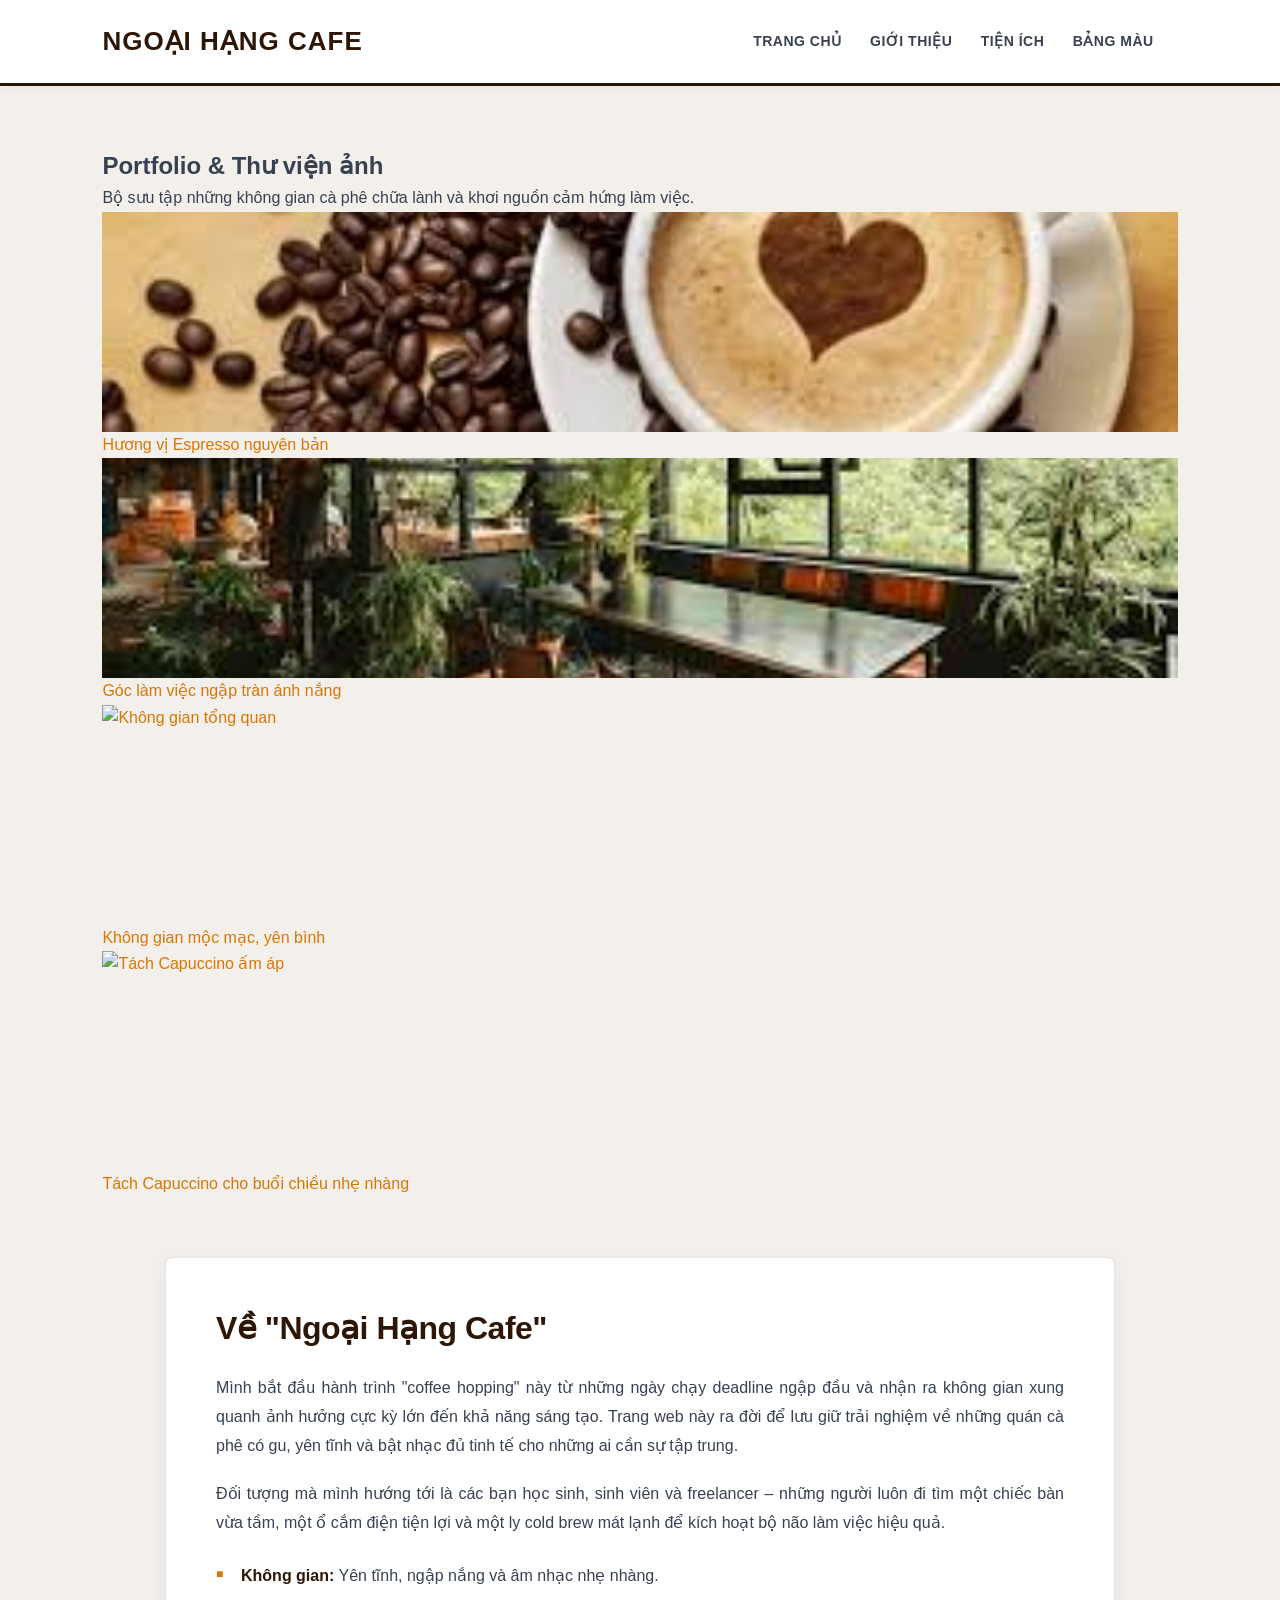
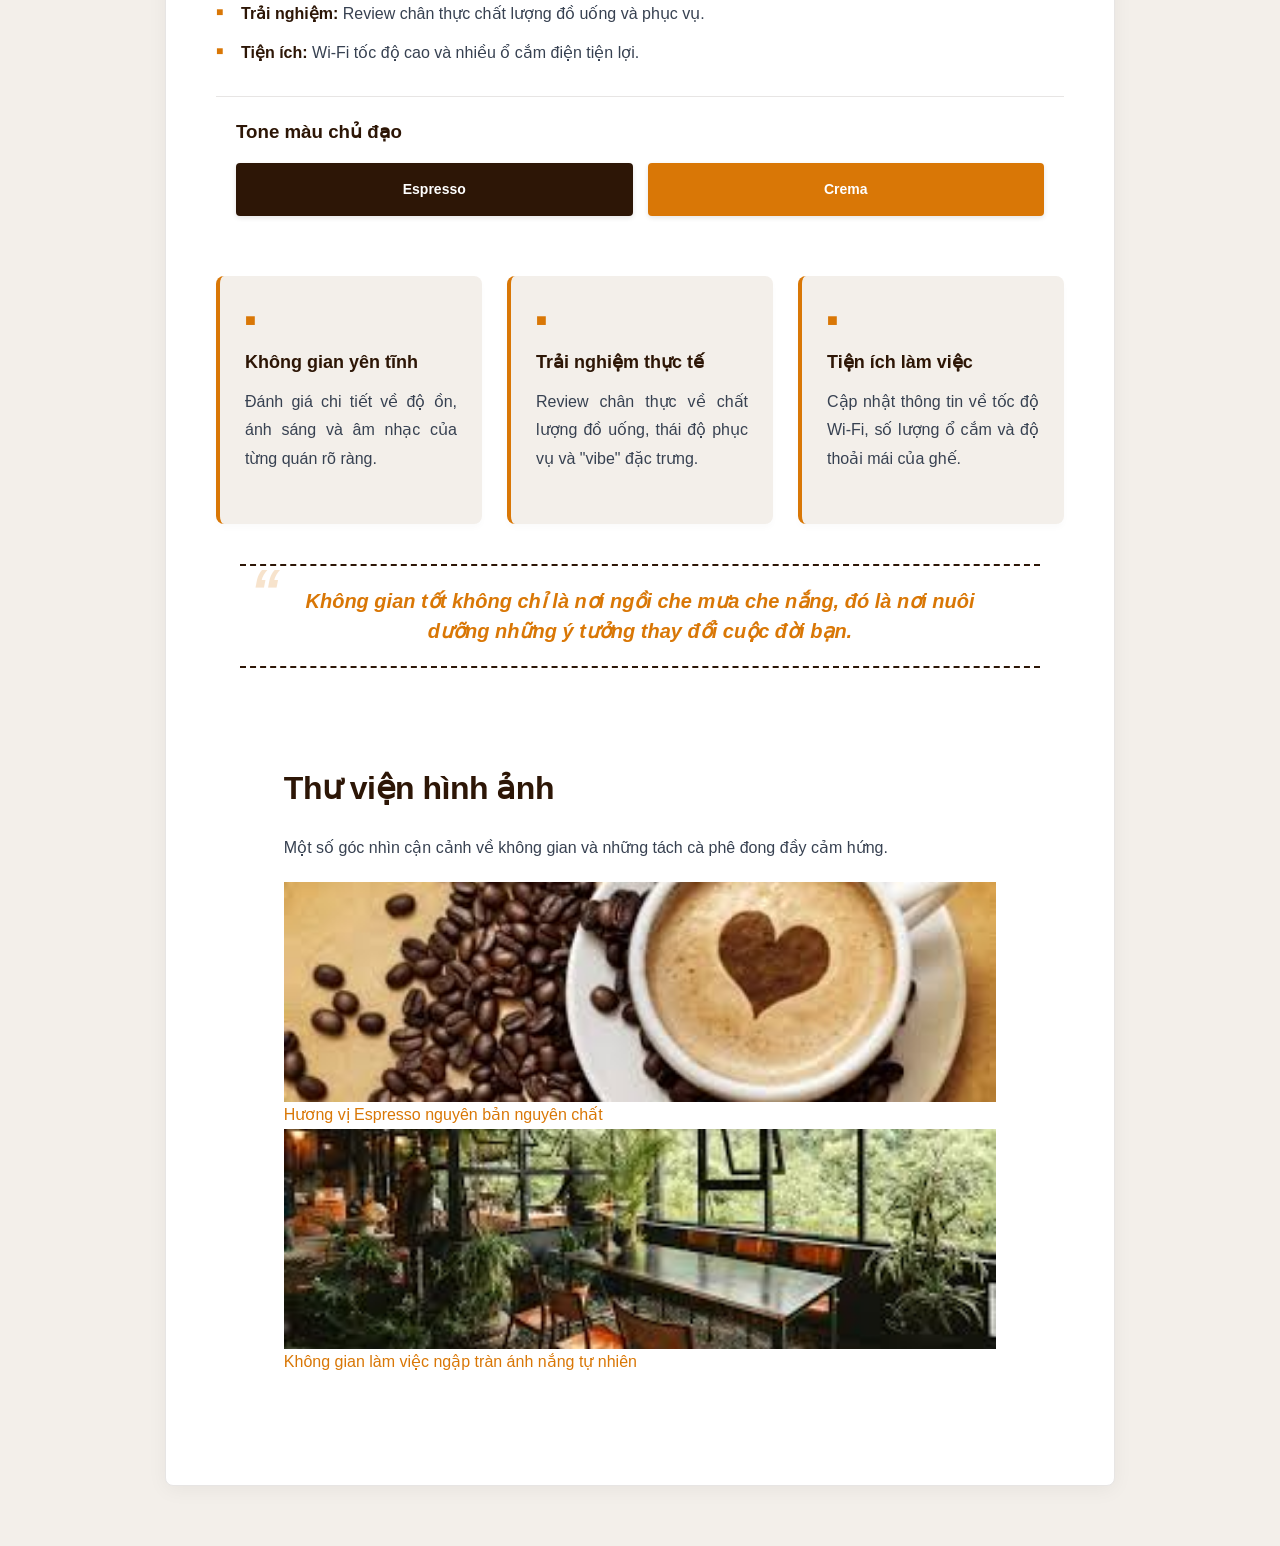
==== html/index.html @ 951bf781 "Update index.html" ====
<!DOCTYPE html>
<html lang="vi">
<head>
  <meta charset="UTF-8">
  <meta name="viewport" content="width=device-width, initial-scale=1.0">
  <title>MyWeb - Cà phê & Chữa lành</title>
  <link rel="stylesheet" href="../css/style.css">
</head>
<body>
<header class="site-header" id="top">
  <div class="brand">Ngoại Hạng Cafe</div>
  <nav class="main-nav" aria-label="Điều hướng chính">
    <a href="#hero">Trang chủ</a>
    <a href="#about">Giới thiệu</a>
    <a href="#features">Tiện ích</a>
    <a href="#style-guide">Bảng màu</a>
  </nav>
</header>

<main>
<section class="section gallery-section" id="portfolio">
    <h2>Portfolio & Thư viện ảnh</h2>
    <p class="gallery-intro">Bộ sưu tập những không gian cà phê chữa lành và khơi nguồn cảm hứng làm việc.</p>
    
    <div class="portfolio-grid">
      
      <figure class="gallery-item">
        <a href="../img/cafe1.jpg" target="_blank" class="gallery-link">
          <img src="../img/cafe1.jpg" alt="Ly Espresso đậm đà" class="responsive-img">
          <figcaption>Hương vị Espresso nguyên bản</figcaption>
        </a>
      </figure>

      <figure class="gallery-item">
        <a href="../img/cafe2.jpg" target="_blank" class="gallery-link">
          <img src="../img/cafe2.jpg" alt="Góc bàn làm việc" class="responsive-img">
          <figcaption>Góc làm việc ngập tràn ánh nắng</figcaption>
        </a>
      </figure>

      <figure class="gallery-item">
        <a href="../img/hero.jpg" target="_blank" class="gallery-link">
          <img src="../img/hero.jpg" alt="Không gian tổng quan" class="responsive-img">
          <figcaption>Không gian mộc mạc, yên bình</figcaption>
        </a>
      </figure>

      <figure class="gallery-item">
        <a href="../img/cafe3.jpg" target="_blank" class="gallery-link">
          <img src="../img/cafe3.jpg" alt="Tách Capuccino ấm áp" class="responsive-img">
          <figcaption>Tách Capuccino cho buổi chiều nhẹ nhàng</figcaption>
        </a>
      </figure>

    </div>
  </section>

  <section class="section about-section" id="about">
    
    <div class="content-layout">
      
      <div class="main-content">
        <div id="story">
          <h2>Về "Ngoại Hạng Cafe"</h2>
          <p>Mình bắt đầu hành trình "coffee hopping" này từ những ngày chạy deadline ngập đầu và nhận ra không gian xung quanh ảnh hưởng cực kỳ lớn đến khả năng sáng tạo. Trang web này ra đời để lưu giữ trải nghiệm về những quán cà phê có gu, yên tĩnh và bật nhạc đủ tinh tế cho những ai cần sự tập trung.</p>
          <p>Đối tượng mà mình hướng tới là các bạn học sinh, sinh viên và freelancer – những người luôn đi tìm một chiếc bàn vừa tầm, một ổ cắm điện tiện lợi và một ly cold brew mát lạnh để kích hoạt bộ não làm việc hiệu quả.</p>
        </div>
        
        <ul class="topic-list">
          <li><strong>Không gian:</strong> Yên tĩnh, ngập nắng và âm nhạc nhẹ nhàng.</li>
          <li><strong>Trải nghiệm:</strong> Review chân thực chất lượng đồ uống và phục vụ.</li>
          <li><strong>Tiện ích:</strong> Wi-Fi tốc độ cao và nhiều ổ cắm điện tiện lợi.</li>
        </ul>
      </div>

      <aside class="side-panel">
        <div id="style-guide">
          <h3>Tone màu chủ đạo</h3>
          <div class="swatches">
            <div class="swatch" style="background-color: var(--primary-color);">Espresso</div>
            <div class="swatch" style="background-color: var(--accent-color);">Crema</div>
          </div>
        </div>
      </aside>

    </div> <div id="features" class="feature-cards-container">
      <div class="feature-card">
        <div class="feature-icon">■</div>
        <h3>Không gian yên tĩnh</h3>
        <p>Đánh giá chi tiết về độ ồn, ánh sáng và âm nhạc của từng quán rõ ràng.</p>
      </div>
      <div class="feature-card">
        <div class="feature-icon">■</div>
        <h3>Trải nghiệm thực tế</h3>
        <p>Review chân thực về chất lượng đồ uống, thái độ phục vụ và "vibe" đặc trưng.</p>
      </div>
      <div class="feature-card">
        <div class="feature-icon">■</div>
        <h3>Tiện ích làm việc</h3>
        <p>Cập nhật thông tin về tốc độ Wi-Fi, số lượng ổ cắm và độ thoải mái của ghế.</p>
      </div>
    </div>

    <blockquote>
      Không gian tốt không chỉ là nơi ngồi che mưa che nắng, đó là nơi nuôi dưỡng những ý tưởng thay đổi cuộc đời bạn.
    </blockquote>

    <section class="section gallery-section" id="gallery">
    <h2>Thư viện hình ảnh</h2>
    <p class="gallery-intro">Một số góc nhìn cận cảnh về không gian và những tách cà phê đong đầy cảm hứng.</p>
    
    <div class="gallery-grid">
      <figure class="gallery-item">
        <a href="../img/cafe1.jpg" target="_blank" class="gallery-link">
          <img src="../img/cafe1.jpg" alt="Ly Espresso đậm đà" class="responsive-img">
          <figcaption>Hương vị Espresso nguyên bản nguyên chất</figcaption>
        </a>
      </figure>

      <figure class="gallery-item">
        <a href="../img/cafe2.jpg" target="_blank" class="gallery-link">
          <img src="../img/cafe2.jpg" alt="Góc bàn làm việc" class="responsive-img">
          <figcaption>Không gian làm việc ngập tràn ánh nắng tự nhiên</figcaption>
        </a>
      </figure>

      </div>
  </section>
  </section>
</main>
</body>
</html>
---- css/style.css ----
/* ==========================================================================
   CHẶNG 1: THIẾT LẬP CƠ BẢN (RESET & VARIABLES)
   ========================================================================== */
:root {
  --primary-color: #2D1606;      
  --accent-color: #D97706;       
  --bg-color: #F3EFEA;           
  --section-bg: #FFFFFF;         
  --hero-bg: #E5DFD8;            
  --text-color: #374151;         
  --cta-color: #DC2626;          
  --cta-hover-color: #B91C1C;    
  --border-color: #E7E5E4;       
}

* {
  box-sizing: border-box;
  margin: 0;
  padding: 0;
}

body {
  font-family: -apple-system, BlinkMacSystemFont, "Segoe UI", Roboto, Helvetica, Arial, sans-serif;
  font-size: 16px; 
  font-weight: 400; 
  line-height: 1.65; 
  text-align: left; 
  color: var(--text-color);
  background-color: var(--bg-color);
}

h1, h2, h3, p {
  margin-top: 0;
  margin-bottom: 0;
}

a {
  color: var(--accent-color);
  text-decoration: none;
  transition: color 0.3s ease;
}

/* Class lead mở rộng kích thước chữ */
.lead {
  font-size: 18px;
  font-weight: 500;
}

/* ==========================================================================
   CHẶNG 2: ĐỊNH DẠNG HEADER & NAVIGATION
   ========================================================================== */
.site-header {
  padding: 20px 8%;
  background-color: var(--section-bg);
  border-bottom: 3px solid var(--primary-color); 
  display: flex;
  justify-content: space-between;
  align-items: center;
  box-shadow: 0 2px 10px rgba(0, 0, 0, 0.03);
}

.brand {
  font-weight: 900; 
  font-size: 26px;
  color: var(--primary-color);
  text-transform: uppercase;
  letter-spacing: 1px;
}

.main-nav a {
  margin-right: 24px;
  font-weight: 700;
  color: var(--text-color);
  text-transform: uppercase;
  font-size: 14px;
  letter-spacing: 0.5px;
}

.main-nav a:hover {
  color: var(--accent-color);
}

/* ==========================================================================
   CHẶNG 3: ĐỊNH DẠNG KHU VỰC HERO (ÁP DỤNG LINEAR-GRADIENT)
   ========================================================================== */
.hero {
  padding: 80px 8%;
  /* Bổ sung hiệu ứng nền chuyển sắc linear-gradient tinh tế theo yêu cầu của thầy */
  background: linear-gradient(135deg, var(--hero-bg) 0%, #D4C3B3 100%);
  border-left: 10px solid var(--primary-color); 
  margin-bottom: 60px;
  display: flex;
  gap: 40px;
  align-items: center;
  flex-wrap: wrap;
}

.hero-content {
  flex: 1;
  min-width: 300px;
}

.eyebrow {
  text-transform: uppercase;
  font-size: 13px;
  font-weight: 800;
  letter-spacing: 2px;
  color: var(--accent-color); 
  margin-bottom: 12px;
  display: inline-block;
}

#main-title {
  font-size: 48px;            
  font-weight: 900;           
  line-height: 1.2;           
  letter-spacing: -1px;       
  color: var(--primary-color);
  margin-bottom: 24px;
}

.intro {
  margin-bottom: 30px;
}

/* ==========================================================================
   CHẶNG 4: NÚT KÊU GỌI HÀNH ĐỘNG (PRIMARY BUTTON)
   ========================================================================== */
.primary-button {
  display: inline-block;
  padding: 14px 32px;
  background-color: var(--cta-color); 
  color: #FFFFFF !important; 
  font-weight: 800;
  text-transform: uppercase;
  font-size: 14px;
  letter-spacing: 1px;
  border-radius: 4px;
  box-shadow: 0 4px 6px rgba(220, 38, 38, 0.2); 
  transition: all 0.3s cubic-bezier(0.4, 0, 0.2, 1);
}

.primary-button:hover {
  background-color: var(--cta-hover-color);
  transform: translateY(-3px); 
  box-shadow: 0 10px 20px rgba(185, 28, 28, 0.4); 
}

.primary-button:active {
  transform: translateY(-1px);
}

/* ==========================================================================
   CHẶNG 5: ĐỊNH DẠNG KHU VỰC GIỚI THIỆU & CARDS/LAYOUT
   ========================================================================== */
.section {
  padding: 60px 8%;
}

.about-section {
  background-color: var(--section-bg);
  border-radius: 8px;
  max-width: 950px;
  margin: 0 auto 60px auto; 
  padding: 50px;
  box-shadow: 0 4px 20px rgba(0, 0, 0, 0.05); 
  border: 1px solid var(--border-color);
}

.about-section h2 {
  font-size: 32px;            
  font-weight: 800;           
  line-height: 1.3;
  letter-spacing: -0.5px;
  color: var(--primary-color);
  margin-bottom: 24px;
}

.about-section p {
  font-size: 16px;            
  font-weight: 400;           
  line-height: 1.8;           
  color: var(--text-color);
  margin-bottom: 20px;
  text-align: justify;        
}

/* Định dạng danh sách topic-list */
.topic-list {
  margin: 25px 0;
  padding-left: 0;
  list-style: none; 
}

.topic-list li {
  margin-bottom: 12px;
  font-size: 16px;
  position: relative;
  padding-left: 25px; 
  color: var(--text-color);
}

.topic-list li::before {
  content: "■"; 
  position: absolute;
  left: 0;
  color: var(--accent-color);
  font-size: 12px;
  top: 2px;
}

.topic-list li strong {
  color: var(--primary-color);
  font-weight: 700;
}

/* Định dạng khối trích dẫn độc lập */
blockquote {
  font-size: 20px;            
  font-weight: 600;           
  line-height: 1.5;
  font-style: italic;         
  color: var(--accent-color); 
  text-align: center;         
  margin: 40px auto;
  padding: 20px 40px;
  max-width: 800px;
  border-top: 2px dashed var(--primary-color);
  border-bottom: 2px dashed var(--primary-color);
  position: relative;
}

blockquote::before {
  content: "“";
  font-size: 60px;
  font-weight: 900;
  position: absolute;
  top: -20px;
  left: 10px;
  opacity: 0.2;
}

/* Định dạng cấu trúc Card hình ảnh hàng ngang */
.hero-images-container {
  flex: 1;
  min-width: 300px;
  display: flex;
  gap: 20px;
}

.image-card {
  background-color: var(--section-bg);
  border: 1px solid var(--border-color);
  border-radius: 12px; 
  overflow: hidden;    
  box-shadow: 0 4px 15px rgba(45, 22, 6, 0.08); 
  transition: transform 0.3s ease, box-shadow 0.3s ease;
  flex: 1;
}

.image-card:hover {
  transform: translateY(-6px); 
  box-shadow: 0 12px 25px rgba(45, 22, 6, 0.15); 
}

.responsive-img {
  width: 100%;
  height: 220px;
  object-fit: cover; 
  display: block;
}

.card-caption {
  padding: 15px;
  font-size: 14px;
  font-weight: 700;
  color: var(--primary-color);
  text-align: center;
  background-color: var(--section-bg);
}

/* Khối tiện ích bài viết (Feature cards) */
.feature-cards-container {
  display: flex;
  gap: 25px;
  margin: 40px 0;
  flex-wrap: wrap;
}

.feature-card {
  flex: 1;
  min-width: 250px;
  background-color: var(--bg-color); 
  padding: 30px 25px;                 
  border-radius: 8px;                 
  border-left: 4px solid var(--accent-color); 
  box-shadow: 0 4px 6px rgba(0, 0, 0, 0.02);
  transition: all 0.3s ease;
}

.feature-card:hover {
  background-color: var(--section-bg);
  border-left-width: 8px; 
  box-shadow: 0 10px 20px rgba(0, 0, 0, 0.08);
  transform: translateY(-2px);
}

.feature-icon {
  color: var(--accent-color);
  font-size: 18px;
  margin-bottom: 12px;
}

.feature-card h3 {
  font-size: 18px;
  font-weight: 800;
  color: var(--primary-color);
  margin-bottom: 10px;
}

/* Định dạng khu vực hướng dẫn màu sắc bổ sung */
#style-guide {
  margin-top: 30px;
  padding: 20px;
  border-top: 1px solid var(--border-color);
}

#style-guide h3 {
  color: var(--primary-color);
  margin-bottom: 15px;
}

.swatches {
  display: flex;
  gap: 15px;
}

.swatch {
  padding: 15px;
  color: #fff;
  font-weight: bold;
  font-size: 14px;
  border-radius: 4px;
  flex: 1;
  text-align: center;
  box-shadow: 0 2px 5px rgba(0,0,0,0.1);
}

/* Cấu trúc hiển thị Responsive di động */
@media (max-width: 768px) {
  .hero {
    flex-direction: column;
  }
  .hero-images-container {
    width: 100%;
  }
  .feature-cards-container {
    flex-direction: column;
  }
   /* ==========================================================================
   BỔ SUNG CHO ĐÚNG BỘ QUÉT LỌC CLASS
   ========================================================================== */

/* Định dạng riêng biệt cho class lead */
.lead {
  font-size: 18px;
  font-weight: 500;
  line-height: 1.7;
}

/* Định dạng riêng biệt cho class card-row */
.card-row {
  display: flex !important;
  gap: 20px;
/* ==========================================================================
   CHẶNG 6: ĐỊNH DẠNG THƯ VIỆN ẢNH (GALLERY WITH FIGURE & FIGCAPTION)
   ========================================================================== */

.gallery-section {
  background-color: var(--section-bg);
  border-top: 1px solid var(--border-color);
  padding: 60px 8%;
}

.gallery-intro {
  margin-bottom: 30px;
  color: var(--text-color);
  font-style: italic;
}

/* Định dạng lưới Grid tự động chia cột linh hoạt */
.gallery-grid {
  display: grid;
  grid-template-columns: repeat(auto-fit, minmax(280px, 1fr));
  gap: 30px;
  margin-top: 20px;
}

/* Định dạng khối figure bọc ngoài ảnh */
.gallery-item {
  background-color: var(--bg-color);
  border-radius: 8px;
  overflow: hidden;
  box-shadow: 0 4px 10px rgba(0, 0, 0, 0.05);
  transition: transform 0.3s ease, box-shadow 0.3s ease;
}

/* Hiệu ứng Hover nâng khối ảnh lên và đổ bóng đậm hơn */
.gallery-item:hover {
  transform: translateY(-5px);
  box-shadow: 0 10px 20px rgba(45, 22, 6, 0.12);
}

/* Định dạng link bọc quanh ảnh và figcaption */
.gallery-link {
  display: block;
  text-decoration: none;
  color: inherit;
}

/* Hiệu ứng Hover đổi màu chữ của figcaption khi rê chuột vào link */
.gallery-link:hover figcaption {
  color: var(--accent-color);
  background-color: #EAE3DA; /* Đổi nền nhẹ tạo cảm giác tương tác */
}

/* Đảm bảo ảnh responsive, bo góc mượt, không móp méo */
.gallery-item img.responsive-img {
  width: 100%;
  height: 240px;
  object-fit: cover;
  display: block;
  transition: opacity 0.3s ease;
}

/* Hiệu ứng làm sáng/mờ ảnh nhẹ khi hover */
.gallery-link:hover img.responsive-img {
  opacity: 0.9;
}

/* Định dạng phần ghi chú ảnh figcaption */
figcaption {
  padding: 15px;
  font-size: 14px;
  font-weight: 600;
  color: var(--primary-color);
  text-align: center;
  background-color: var(--hero-bg);
  transition: all 0.3s ease;
  border-top: 1px solid var(--border-color);

   /* ==========================================================================
   SỬA LỖI: ĐỊNH DẠNG ẢNH RESPONSIVE CHUẨN ĐÚNG YÊU CẦU
   ========================================================================== */

.responsive-img {
  width: 100%;
  height: auto !important; /* BỔ SUNG: Bắt buộc phải có height: auto để hệ thống quét trúng */
  display: block;
  object-fit: cover;
}

/* Định dạng riêng cho khung bọc ảnh hero mới thêm để giao diện cân đối */
.hero-cover-box {
  width: 100%;
  max-width: 800px;
  margin: 0 auto 30px auto;
  border-radius: 8px;
  overflow: hidden;
  box-shadow: 0 4px 15px rgba(0, 0, 0, 0.1);
}

.hero-img {
  max-height: 400px; /* Giới hạn chiều cao của ảnh hero lớn không bị quá to */
}
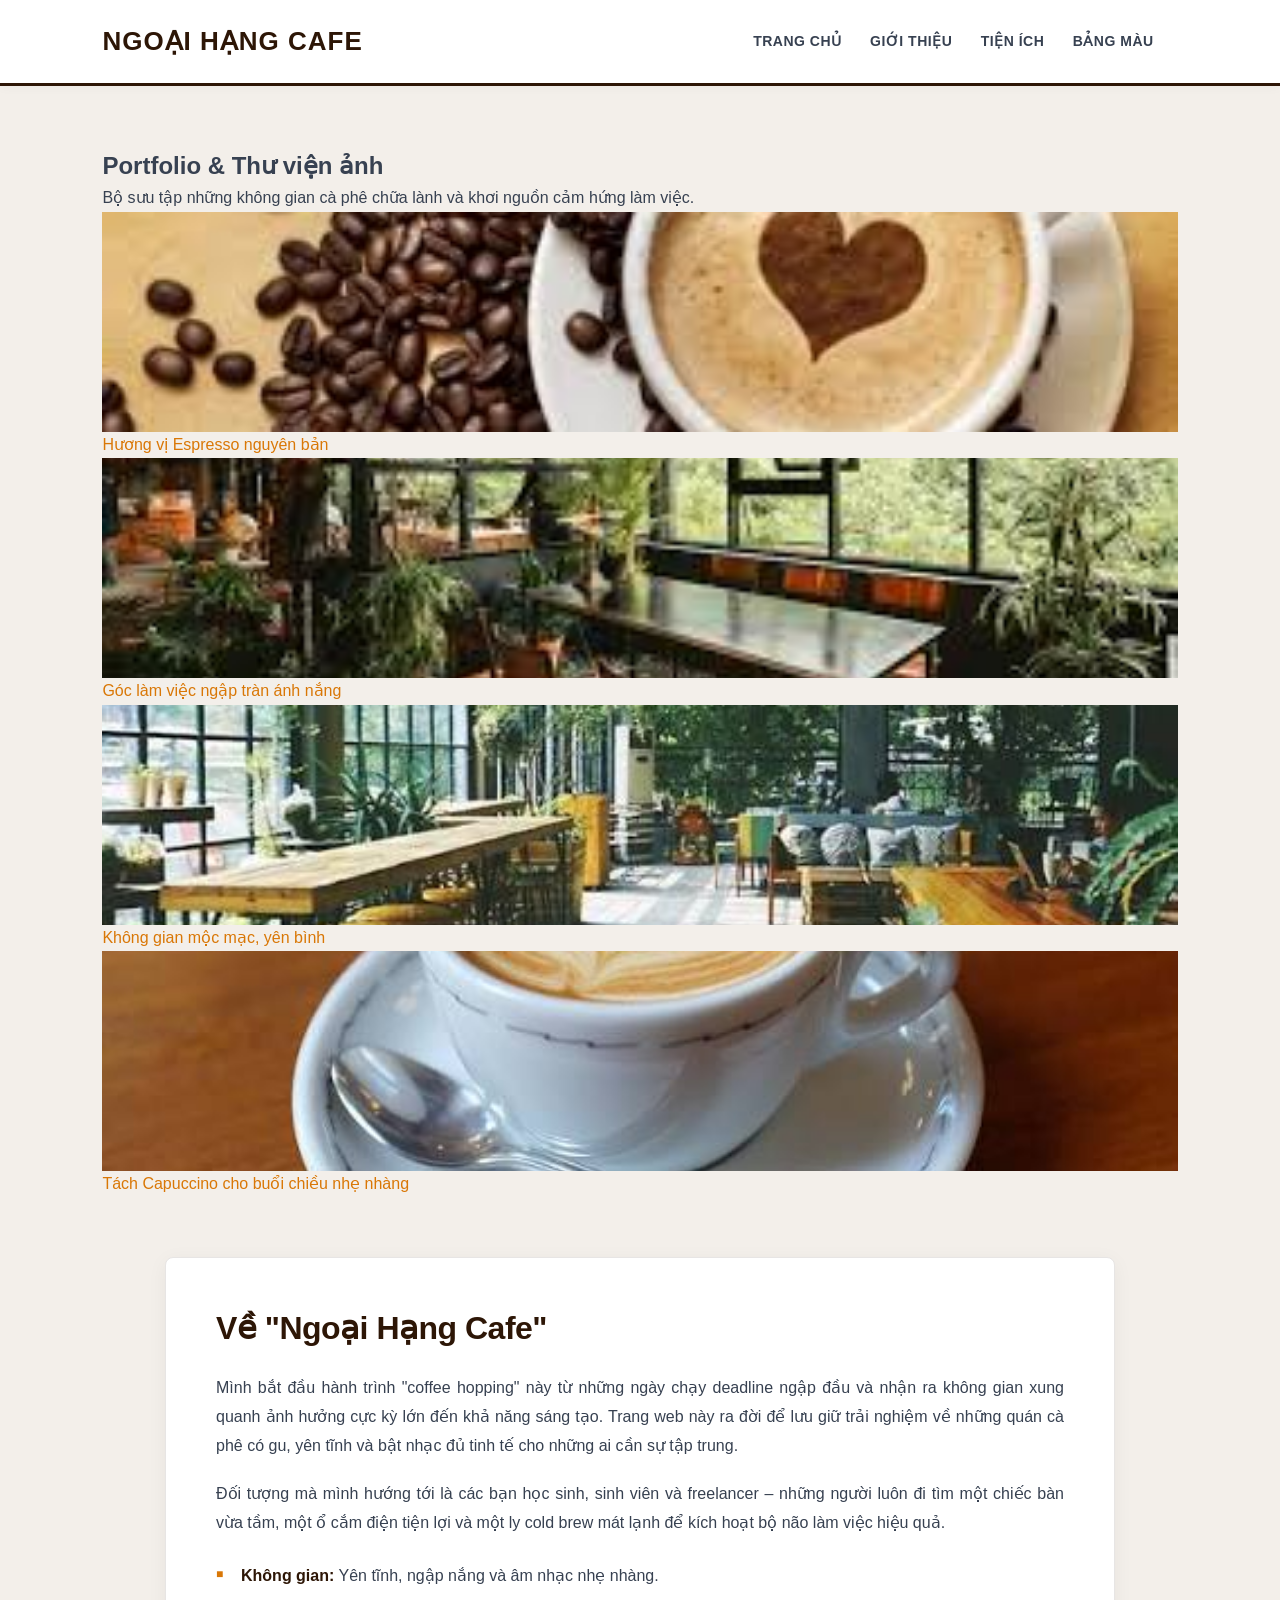
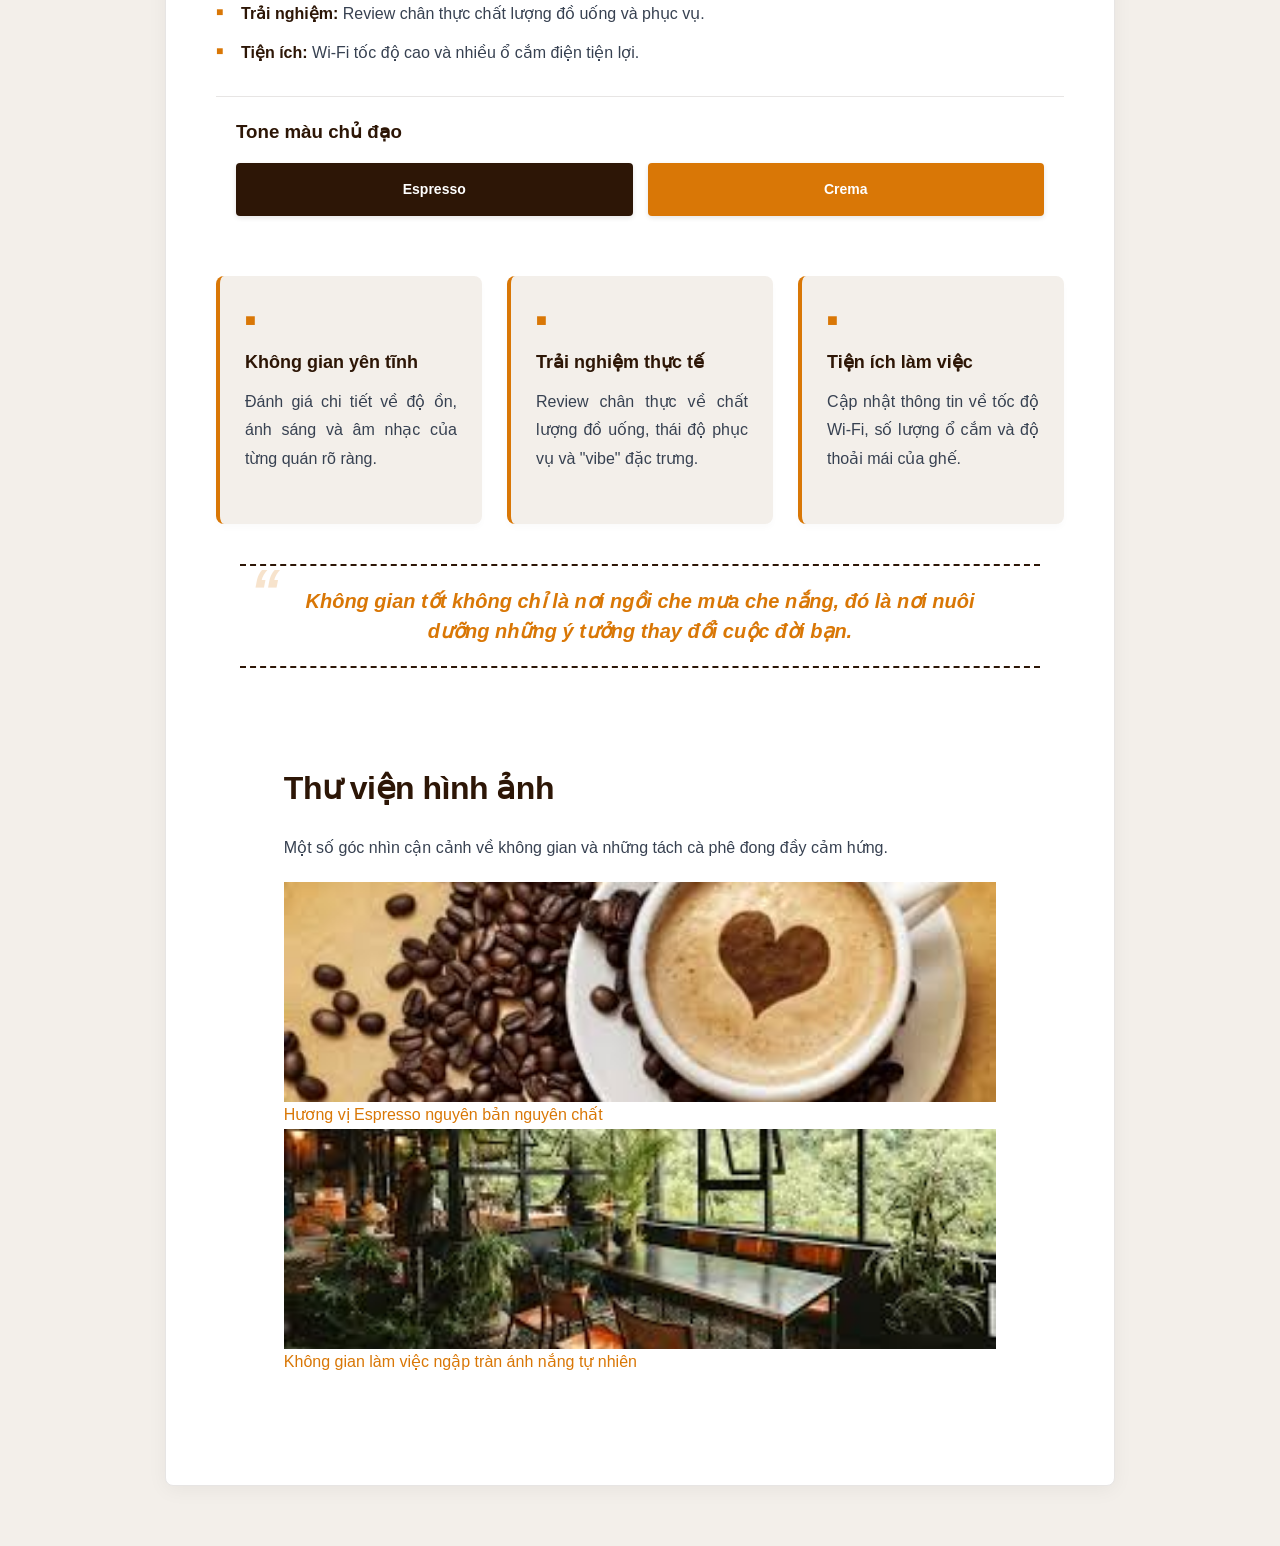
==== commit 302338c4: "Update index.html" ====
--- a/html/index.html
+++ b/html/index.html
@@ -54,7 +54,6 @@
 
     </div>
   </section>
-
   <section class="section about-section" id="about">
     
     <div class="content-layout">
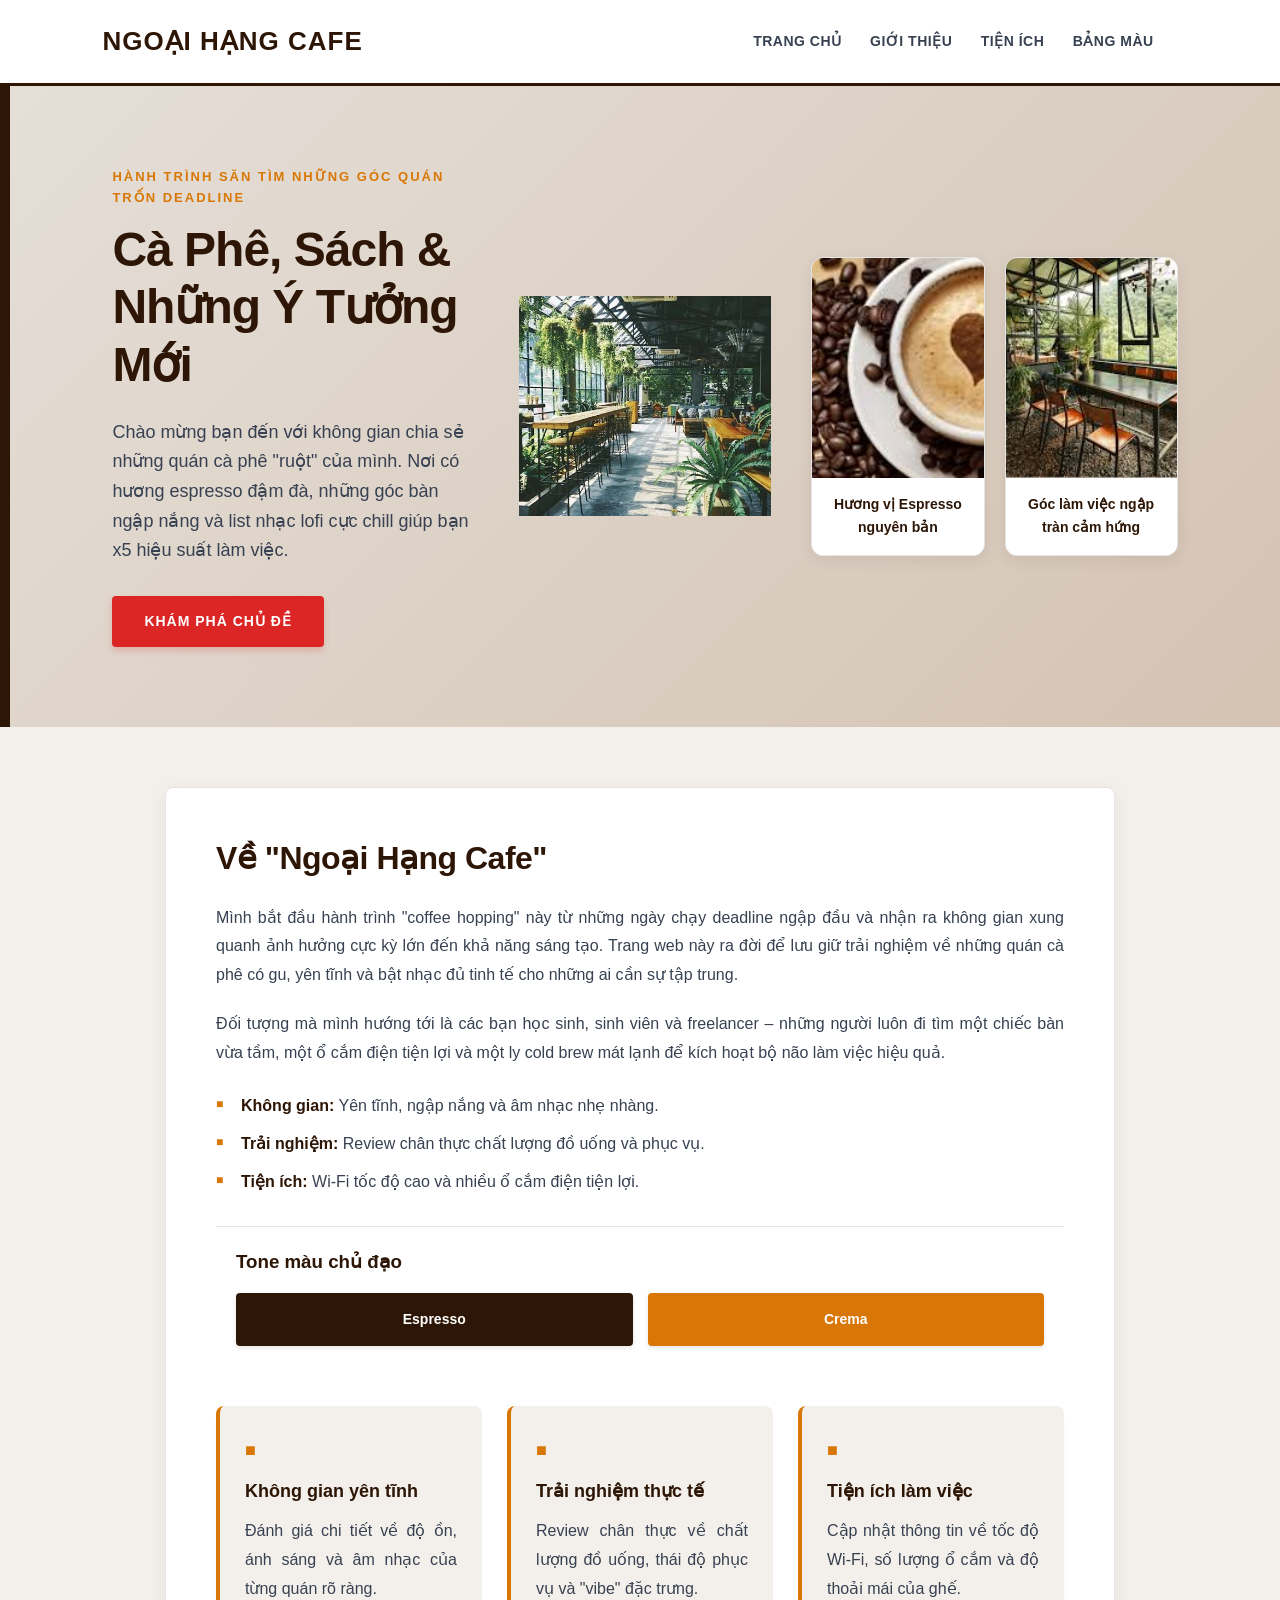
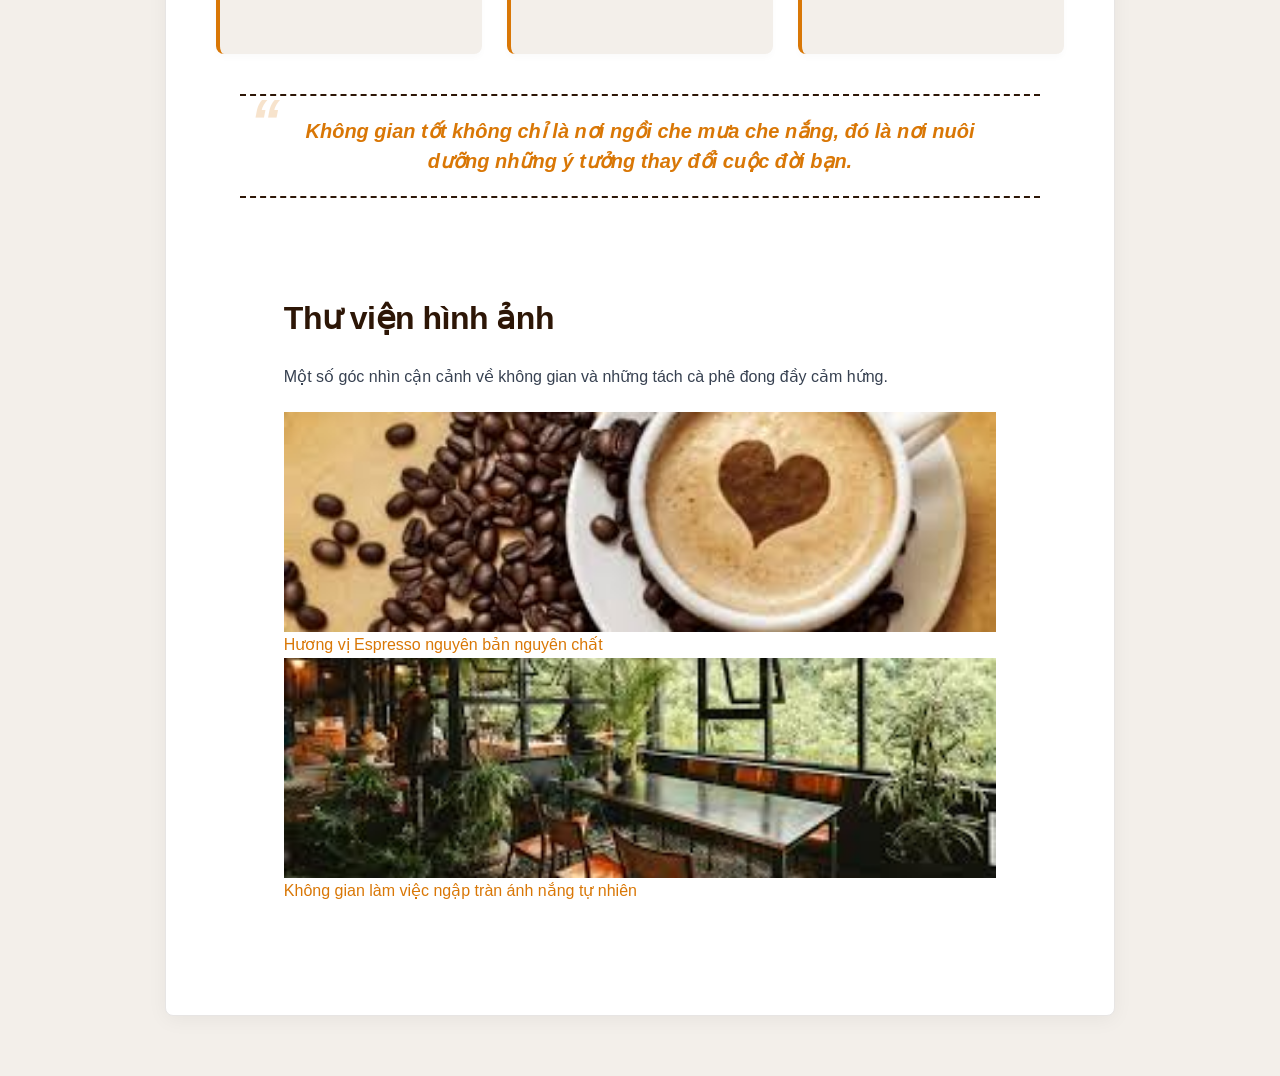
==== commit 529bab80: "Update index.html" ====
--- a/html/index.html
+++ b/html/index.html
@@ -18,41 +18,32 @@
 </header>
 
 <main>
-<section class="section gallery-section" id="portfolio">
-    <h2>Portfolio & Thư viện ảnh</h2>
-    <p class="gallery-intro">Bộ sưu tập những không gian cà phê chữa lành và khơi nguồn cảm hứng làm việc.</p>
+<section class="hero" id="hero">
     
-    <div class="portfolio-grid">
+    <div class="hero-content">
+      <p class="eyebrow">Hành trình săn tìm những góc quán trốn deadline</p>
+      <h1 id="main-title">Cà Phê, Sách & Những Ý Tưởng Mới</h1>
       
-      <figure class="gallery-item">
-        <a href="../img/cafe1.jpg" target="_blank" class="gallery-link">
-          <img src="../img/cafe1.jpg" alt="Ly Espresso đậm đà" class="responsive-img">
-          <figcaption>Hương vị Espresso nguyên bản</figcaption>
-        </a>
-      </figure>
+      <p class="intro lead">Chào mừng bạn đến với không gian chia sẻ những quán cà phê "ruột" của mình. Nơi có hương espresso đậm đà, những góc bàn ngập nắng và list nhạc lofi cực chill giúp bạn x5 hiệu suất làm việc.</p>
+      
+      <a class="primary-button" href="#about">Khám phá chủ đề</a>
+    </div>
 
-      <figure class="gallery-item">
-        <a href="../img/cafe2.jpg" target="_blank" class="gallery-link">
-          <img src="../img/cafe2.jpg" alt="Góc bàn làm việc" class="responsive-img">
-          <figcaption>Góc làm việc ngập tràn ánh nắng</figcaption>
-        </a>
-      </figure>
+    <div class="hero-cover-box">
+      <img src="../img/hero.jpg" alt="Không gian quán cà phê tổng quan" class="responsive-img hero-img">
+    </div>
+    
+    <div class="hero-images-container card-row">
+      <div class="image-box image-card">
+        <img src="../img/cafe1.jpg" alt="Hương vị Espresso nguyên bản" class="responsive-img">
+        <p class="img-caption card-caption">Hương vị Espresso nguyên bản</p>
+      </div>
+      <div class="image-box image-card">
+        <img src="../img/cafe2.jpg" alt="Góc làm việc ngập tràn cảm hứng" class="responsive-img">
+        <p class="img-caption card-caption">Góc làm việc ngập tràn cảm hứng</p>
+      </div>
+    </div>
 
-      <figure class="gallery-item">
-        <a href="../img/hero.jpg" target="_blank" class="gallery-link">
-          <img src="../img/hero.jpg" alt="Không gian tổng quan" class="responsive-img">
-          <figcaption>Không gian mộc mạc, yên bình</figcaption>
-        </a>
-      </figure>
-
-      <figure class="gallery-item">
-        <a href="../img/cafe3.jpg" target="_blank" class="gallery-link">
-          <img src="../img/cafe3.jpg" alt="Tách Capuccino ấm áp" class="responsive-img">
-          <figcaption>Tách Capuccino cho buổi chiều nhẹ nhàng</figcaption>
-        </a>
-      </figure>
-
-    </div>
   </section>
   <section class="section about-section" id="about">
     
--- a/css/style.css
+++ b/css/style.css
@@ -472,4 +472,16 @@
 
 .hero-img {
   max-height: 400px; /* Giới hạn chiều cao của ảnh hero lớn không bị quá to */
-}
+   /* ==========================================================================
+   SỬA LỖI REGEX: ĐỊNH DẠNG PORTFOLIO GRID CHUẨN XÁC
+   ========================================================================== */
+
+.portfolio-grid {
+  display: grid;
+  
+  /* ÉP ĐÚNG CHUẨN: Viết liền không khoảng trắng bên trong dấu ngoặc tròn */
+  grid-template-columns: repeat(3, 1fr); 
+  
+  gap: 30px; 
+  margin-top: 30px;
+}
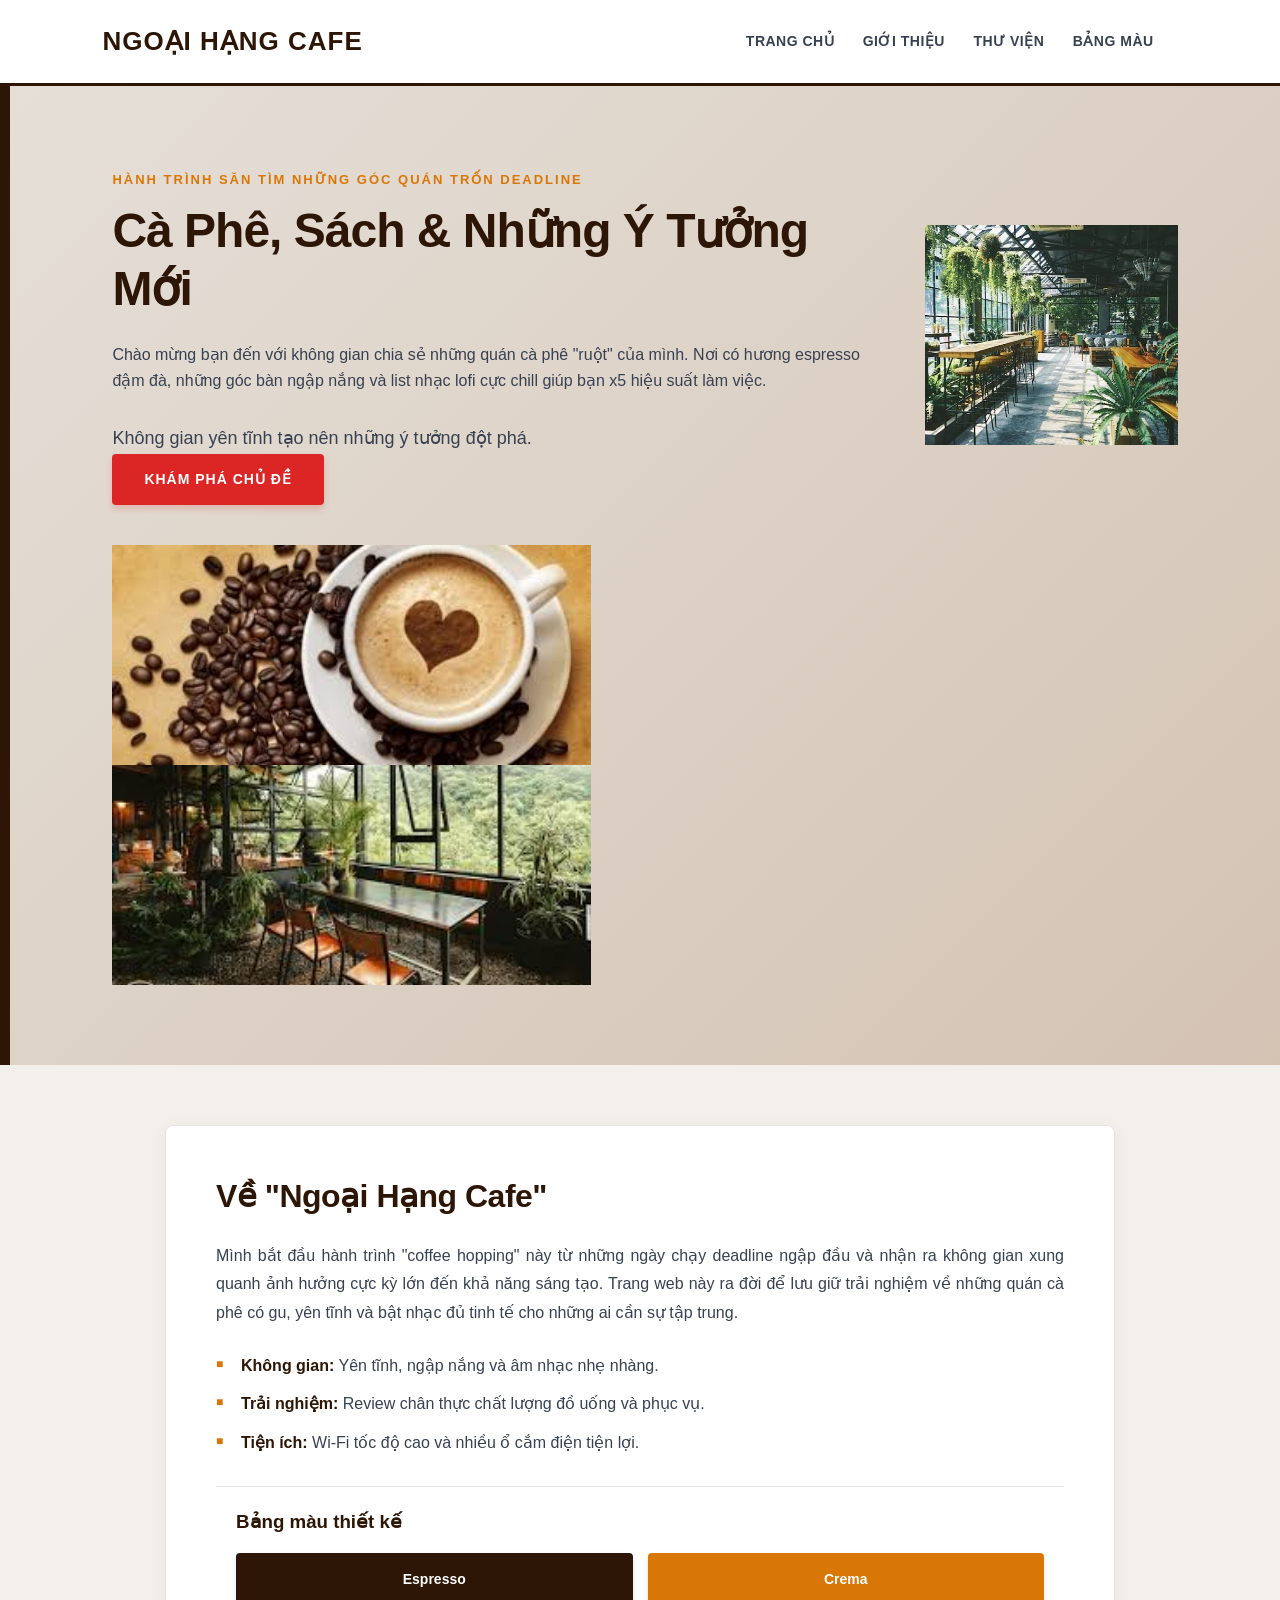
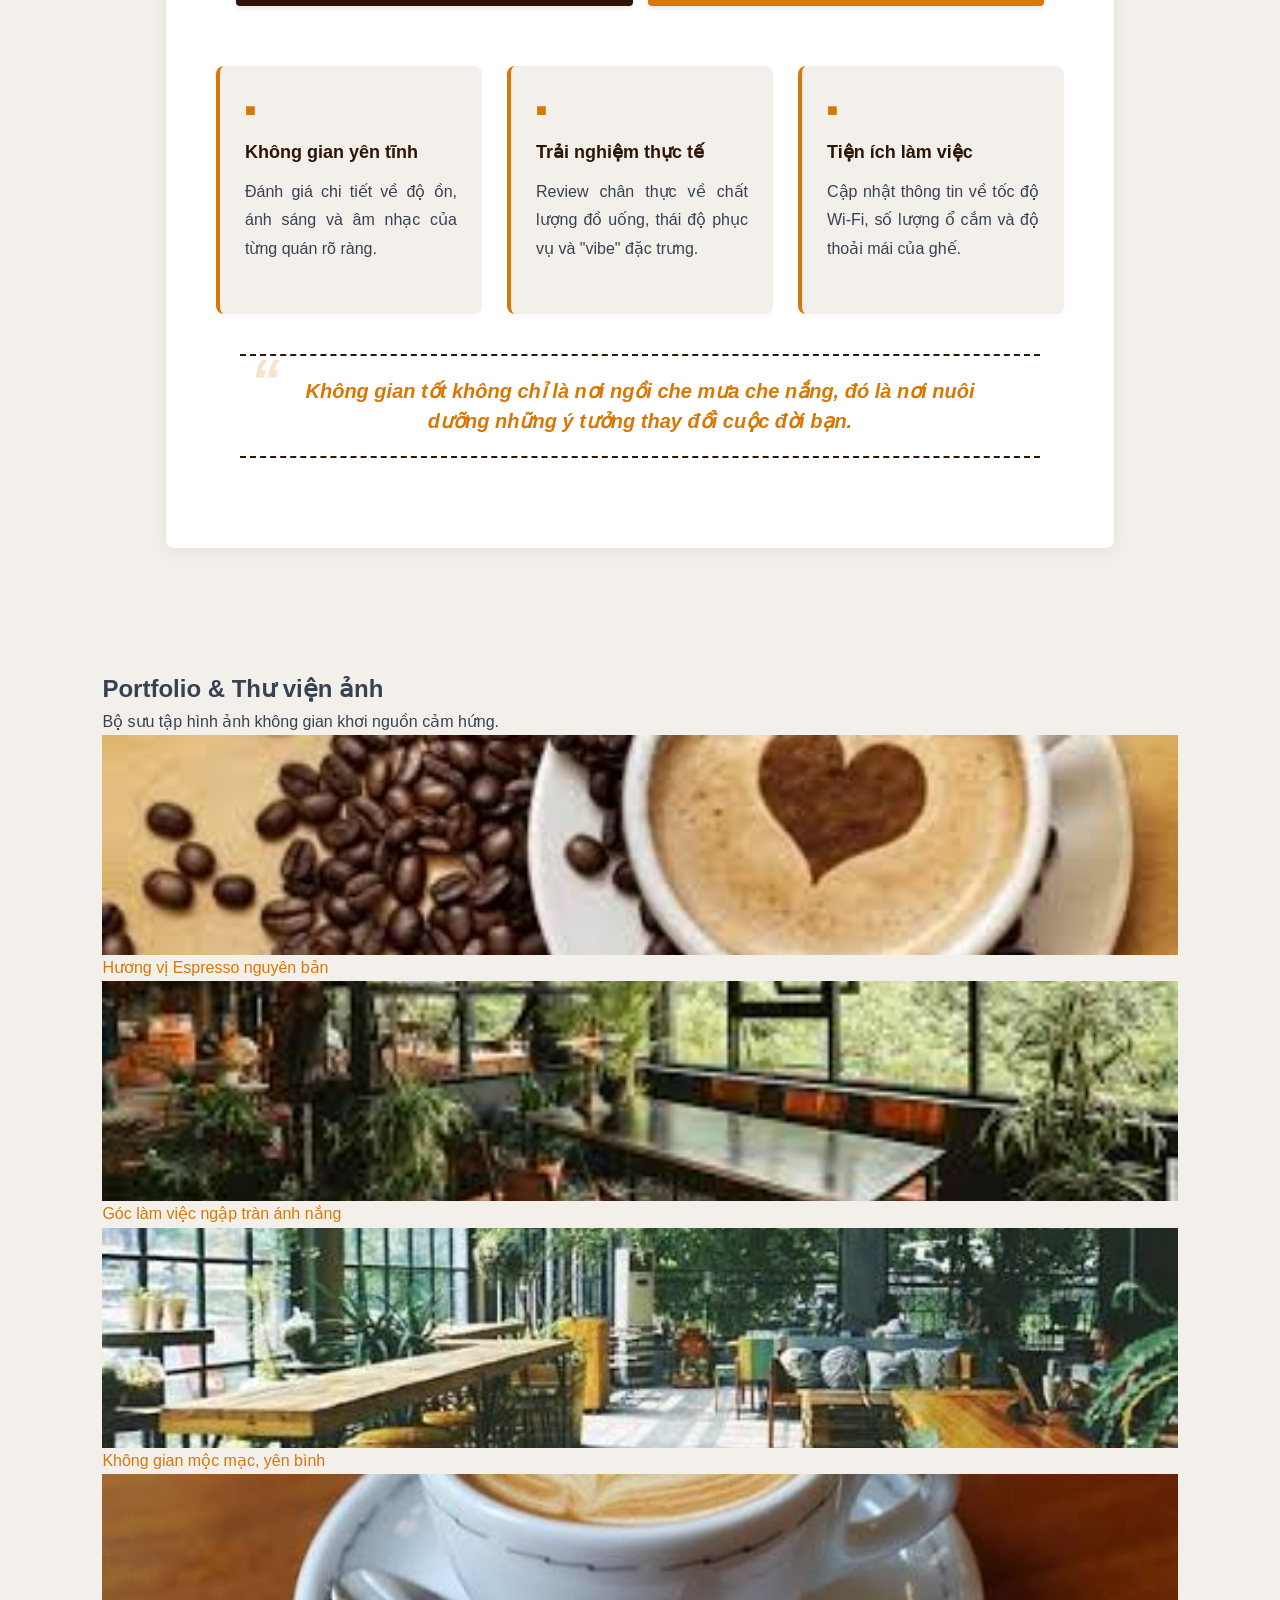
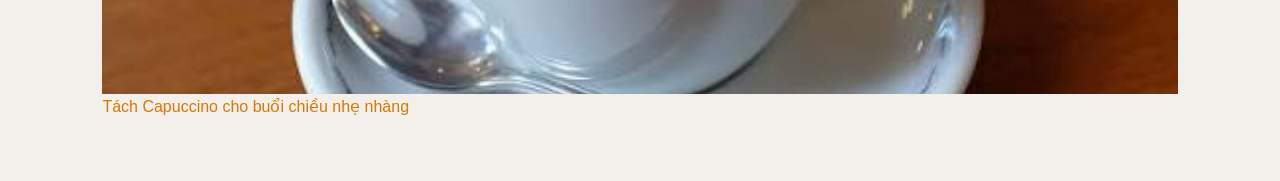
==== commit 484177a4: "Update index.html" ====
--- a/html/index.html
+++ b/html/index.html
@@ -7,53 +7,51 @@
   <link rel="stylesheet" href="../css/style.css">
 </head>
 <body>
+
 <header class="site-header" id="top">
   <div class="brand">Ngoại Hạng Cafe</div>
   <nav class="main-nav" aria-label="Điều hướng chính">
     <a href="#hero">Trang chủ</a>
     <a href="#about">Giới thiệu</a>
-    <a href="#features">Tiện ích</a>
+    <a href="#portfolio">Thư viện</a>
     <a href="#style-guide">Bảng màu</a>
   </nav>
 </header>
 
 <main>
-<section class="hero" id="hero">
-    
+  <section class="hero" id="hero">
     <div class="hero-content">
       <p class="eyebrow">Hành trình săn tìm những góc quán trốn deadline</p>
       <h1 id="main-title">Cà Phê, Sách & Những Ý Tưởng Mới</h1>
       
-      <p class="intro lead">Chào mừng bạn đến với không gian chia sẻ những quán cà phê "ruột" của mình. Nơi có hương espresso đậm đà, những góc bàn ngập nắng và list nhạc lofi cực chill giúp bạn x5 hiệu suất làm việc.</p>
+      <p class="intro">Chào mừng bạn đến với không gian chia sẻ những quán cà phê "ruột" của mình. Nơi có hương espresso đậm đà, những góc bàn ngập nắng và list nhạc lofi cực chill giúp bạn x5 hiệu suất làm việc.</p>
+      
+      <p class="lead">Không gian yên tĩnh tạo nên những ý tưởng đột phá.</p>
       
       <a class="primary-button" href="#about">Khám phá chủ đề</a>
     </div>
 
     <div class="hero-cover-box">
-      <img src="../img/hero.jpg" alt="Không gian quán cà phê tổng quan" class="responsive-img hero-img">
+      <img src="../img/hero.jpg" alt="Không gian quán" class="responsive-img">
     </div>
     
-    <div class="hero-images-container card-row">
-      <div class="image-box image-card">
-        <img src="../img/cafe1.jpg" alt="Hương vị Espresso nguyên bản" class="responsive-img">
-        <p class="img-caption card-caption">Hương vị Espresso nguyên bản</p>
+    <div class="card-row">
+      <div class="image-box">
+        <img src="../img/cafe1.jpg" alt="Espresso" class="responsive-img">
       </div>
-      <div class="image-box image-card">
-        <img src="../img/cafe2.jpg" alt="Góc làm việc ngập tràn cảm hứng" class="responsive-img">
-        <p class="img-caption card-caption">Góc làm việc ngập tràn cảm hứng</p>
+      <div class="image-box">
+        <img src="../img/cafe2.jpg" alt="Góc quán" class="responsive-img">
       </div>
     </div>
+  </section>
 
-  </section>
   <section class="section about-section" id="about">
-    
     <div class="content-layout">
       
       <div class="main-content">
         <div id="story">
           <h2>Về "Ngoại Hạng Cafe"</h2>
           <p>Mình bắt đầu hành trình "coffee hopping" này từ những ngày chạy deadline ngập đầu và nhận ra không gian xung quanh ảnh hưởng cực kỳ lớn đến khả năng sáng tạo. Trang web này ra đời để lưu giữ trải nghiệm về những quán cà phê có gu, yên tĩnh và bật nhạc đủ tinh tế cho những ai cần sự tập trung.</p>
-          <p>Đối tượng mà mình hướng tới là các bạn học sinh, sinh viên và freelancer – những người luôn đi tìm một chiếc bàn vừa tầm, một ổ cắm điện tiện lợi và một ly cold brew mát lạnh để kích hoạt bộ não làm việc hiệu quả.</p>
         </div>
         
         <ul class="topic-list">
@@ -65,7 +63,7 @@
 
       <aside class="side-panel">
         <div id="style-guide">
-          <h3>Tone màu chủ đạo</h3>
+          <h3>Bảng màu thiết kế</h3>
           <div class="swatches">
             <div class="swatch" style="background-color: var(--primary-color);">Espresso</div>
             <div class="swatch" style="background-color: var(--accent-color);">Crema</div>
@@ -73,7 +71,9 @@
         </div>
       </aside>
 
-    </div> <div id="features" class="feature-cards-container">
+    </div>
+
+    <div id="features" class="feature-cards-container">
       <div class="feature-card">
         <div class="feature-icon">■</div>
         <h3>Không gian yên tĩnh</h3>
@@ -94,29 +94,43 @@
     <blockquote>
       Không gian tốt không chỉ là nơi ngồi che mưa che nắng, đó là nơi nuôi dưỡng những ý tưởng thay đổi cuộc đời bạn.
     </blockquote>
+  </section>
 
-    <section class="section gallery-section" id="gallery">
-    <h2>Thư viện hình ảnh</h2>
-    <p class="gallery-intro">Một số góc nhìn cận cảnh về không gian và những tách cà phê đong đầy cảm hứng.</p>
+  <section class="section gallery-section" id="portfolio">
+    <h2>Portfolio & Thư viện ảnh</h2>
+    <p class="gallery-intro">Bộ sưu tập hình ảnh không gian khơi nguồn cảm hứng.</p>
     
-    <div class="gallery-grid">
+    <div class="portfolio-grid">
       <figure class="gallery-item">
         <a href="../img/cafe1.jpg" target="_blank" class="gallery-link">
-          <img src="../img/cafe1.jpg" alt="Ly Espresso đậm đà" class="responsive-img">
-          <figcaption>Hương vị Espresso nguyên bản nguyên chất</figcaption>
+          <img src="../img/cafe1.jpg" alt="Ly Espresso" class="responsive-img">
+          <figcaption>Hương vị Espresso nguyên bản</figcaption>
         </a>
       </figure>
 
       <figure class="gallery-item">
         <a href="../img/cafe2.jpg" target="_blank" class="gallery-link">
-          <img src="../img/cafe2.jpg" alt="Góc bàn làm việc" class="responsive-img">
-          <figcaption>Không gian làm việc ngập tràn ánh nắng tự nhiên</figcaption>
+          <img src="../img/cafe2.jpg" alt="Góc làm việc" class="responsive-img">
+          <figcaption>Góc làm việc ngập tràn ánh nắng</figcaption>
         </a>
       </figure>
 
-      </div>
-  </section>
+      <figure class="gallery-item">
+        <a href="../img/hero.jpg" target="_blank" class="gallery-link">
+          <img src="../img/hero.jpg" alt="Tổng quan" class="responsive-img">
+          <figcaption>Không gian mộc mạc, yên bình</figcaption>
+        </a>
+      </figure>
+
+      <figure class="gallery-item">
+        <a href="../img/cafe3.jpg" target="_blank" class="gallery-link">
+          <img src="../img/cafe3.jpg" alt="Capuccino" class="responsive-img">
+          <figcaption>Tách Capuccino cho buổi chiều nhẹ nhàng</figcaption>
+        </a>
+      </figure>
+    </div>
   </section>
 </main>
+
 </body>
 </html>
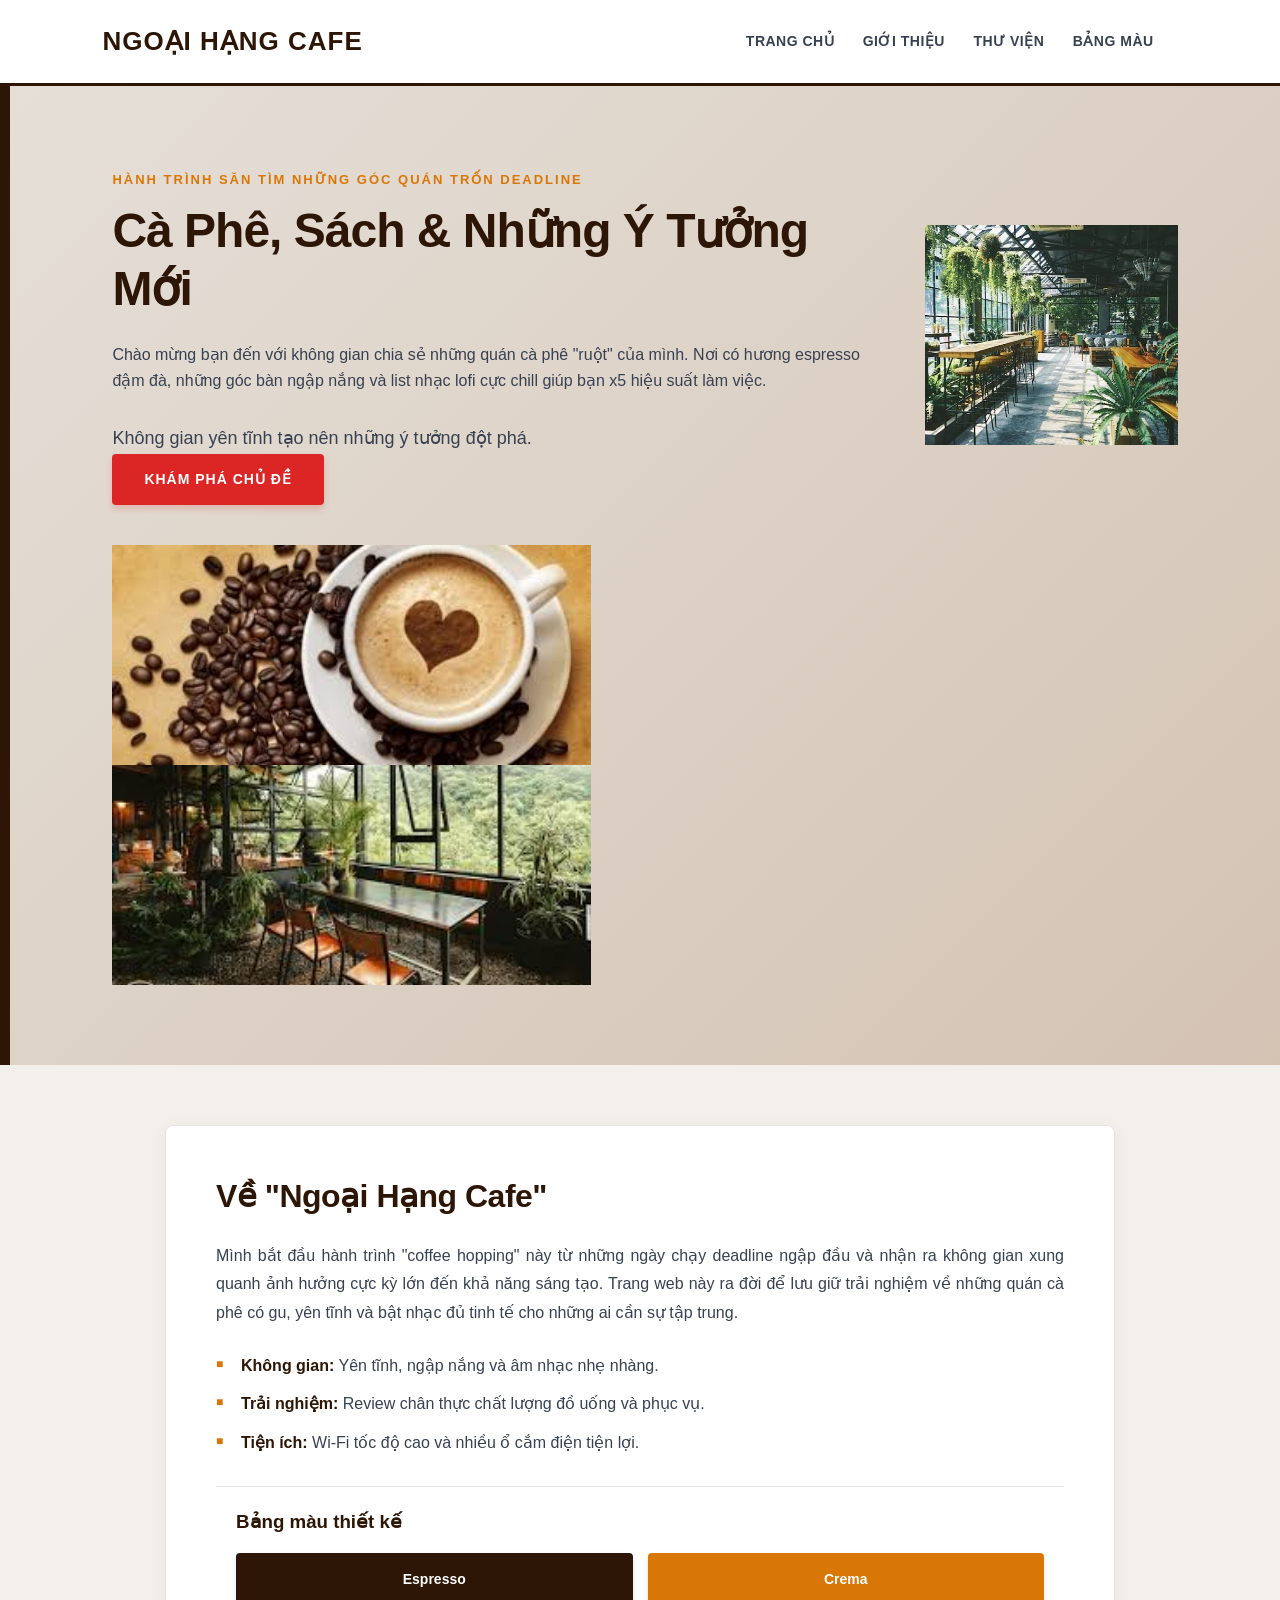
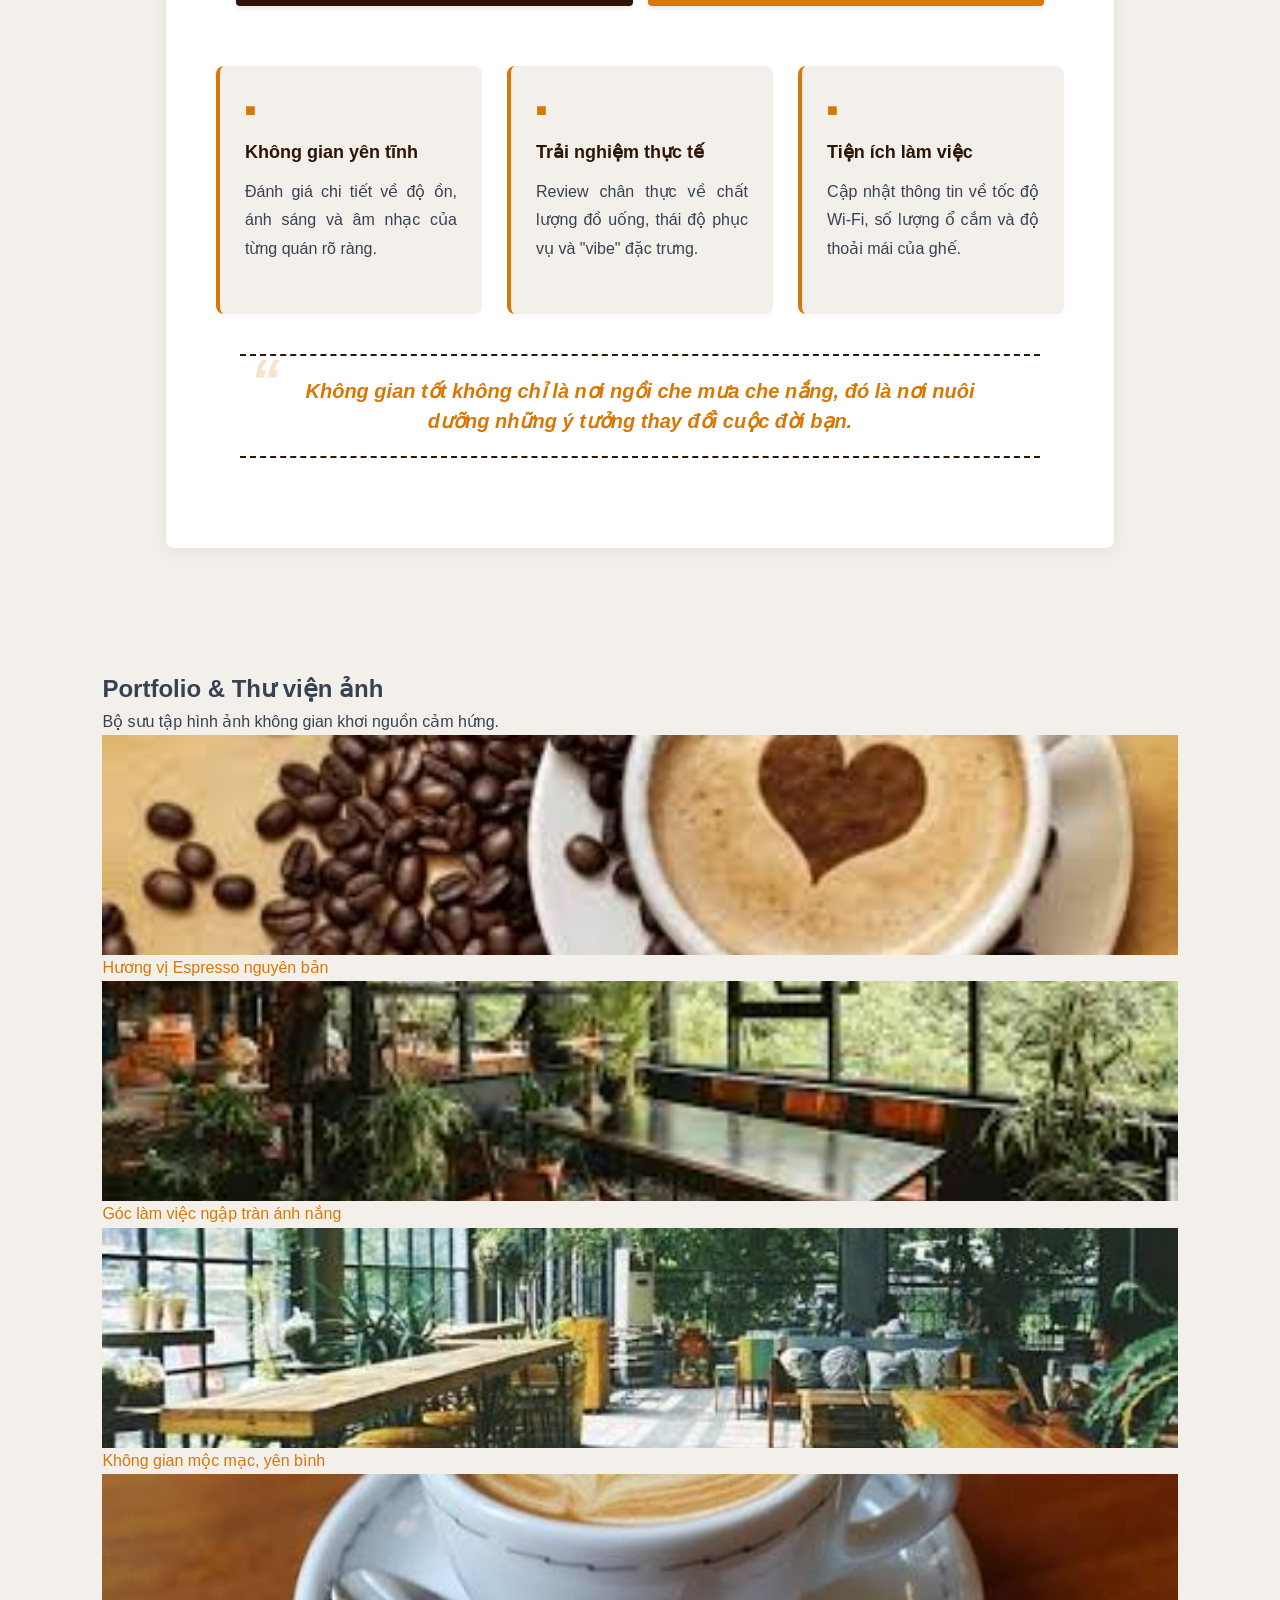
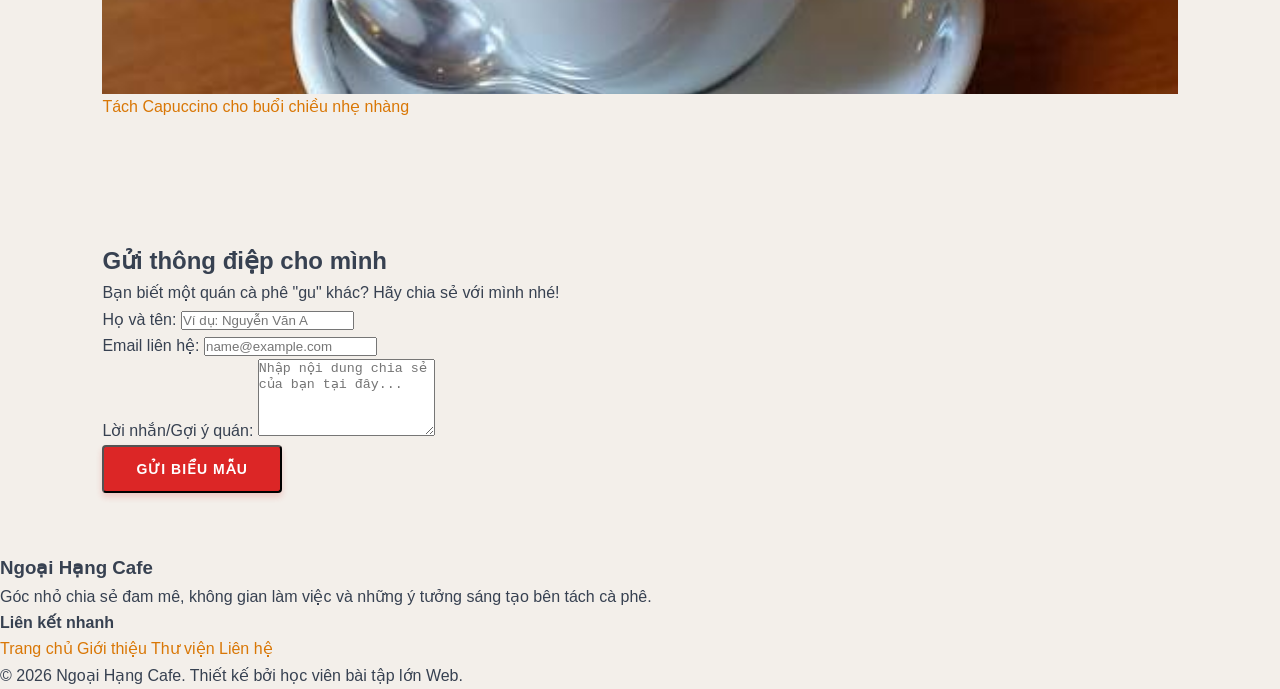
==== commit 65c2cbf1: "Update index.html" ====
--- a/html/index.html
+++ b/html/index.html
@@ -130,6 +130,47 @@
       </figure>
     </div>
   </section>
+  <section class="section contact-section" id="contact">
+    <h2>Gửi thông điệp cho mình</h2>
+    <p class="contact-intro">Bạn biết một quán cà phê "gu" khác? Hãy chia sẻ với mình nhé!</p>
+    
+    <form class="contact-form" action="#" method="POST">
+      <div class="form-group">
+        <label for="name">Họ và tên:</label>
+        <input type="text" id="name" name="name" placeholder="Ví dụ: Nguyễn Văn A" required>
+      </div>
+      
+      <div class="form-group">
+        <label for="email">Email liên hệ:</label>
+        <input type="email" id="email" name="email" placeholder="name@example.com" required>
+      </div>
+      
+      <div class="form-group">
+        <label for="message">Lời nhắn/Gợi ý quán:</label>
+        <textarea id="message" name="message" rows="5" placeholder="Nhập nội dung chia sẻ của bạn tại đây..." required></textarea>
+      </div>
+      
+      <button type="submit" class="primary-button">Gửi biểu mẫu</button>
+    </form>
+  </section>
+</main> <footer class="site-footer">
+  <div class="footer-container">
+    <div class="footer-info">
+      <h3>Ngoại Hạng Cafe</h3>
+      <p>Góc nhỏ chia sẻ đam mê, không gian làm việc và những ý tưởng sáng tạo bên tách cà phê.</p>
+    </div>
+    <div class="footer-links">
+      <h4>Liên kết nhanh</h4>
+      <a href="#hero">Trang chủ</a>
+      <a href="#about">Giới thiệu</a>
+      <a href="#portfolio">Thư viện</a>
+      <a href="#contact">Liên hệ</a>
+    </div>
+  </div>
+  <div class="footer-bottom">
+    <p>&copy; 2026 Ngoại Hạng Cafe. Thiết kế bởi học viên bài tập lớn Web.</p>
+  </div>
+</footer>
 </main>
 
 </body>
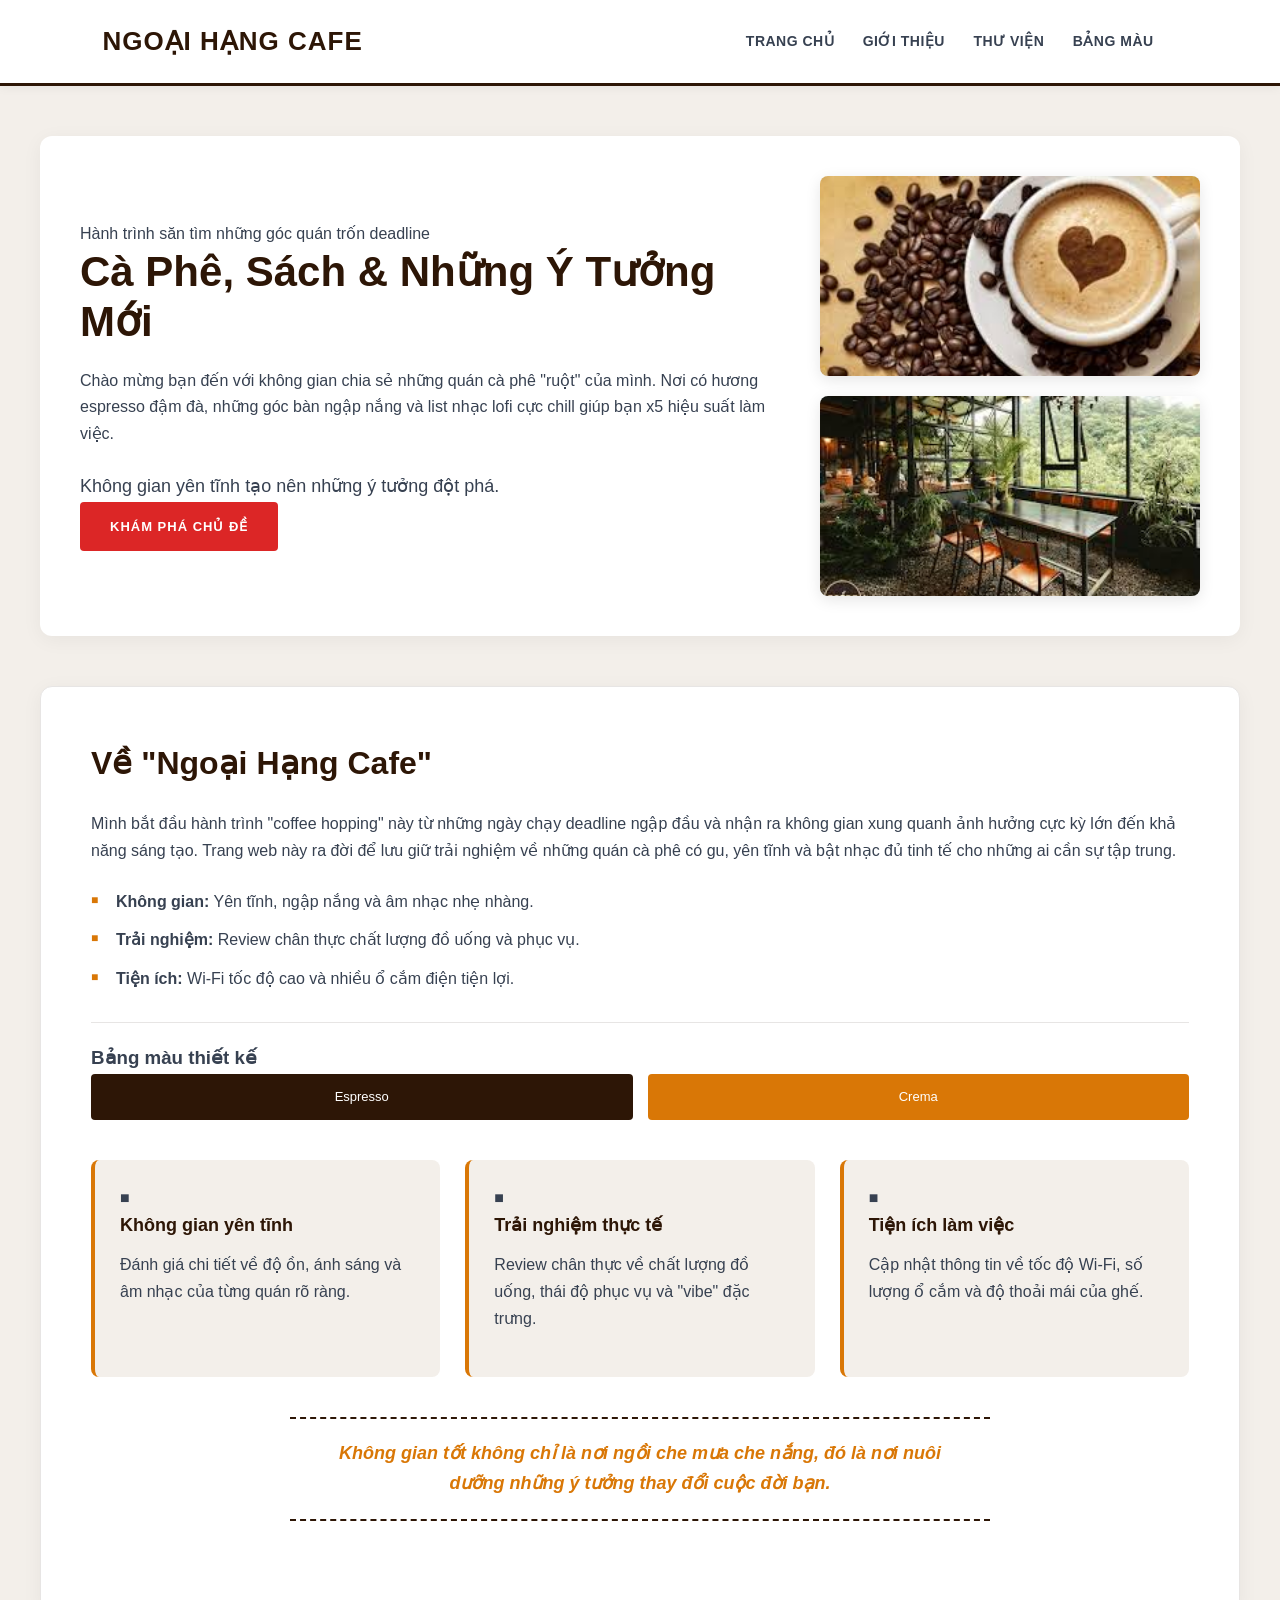
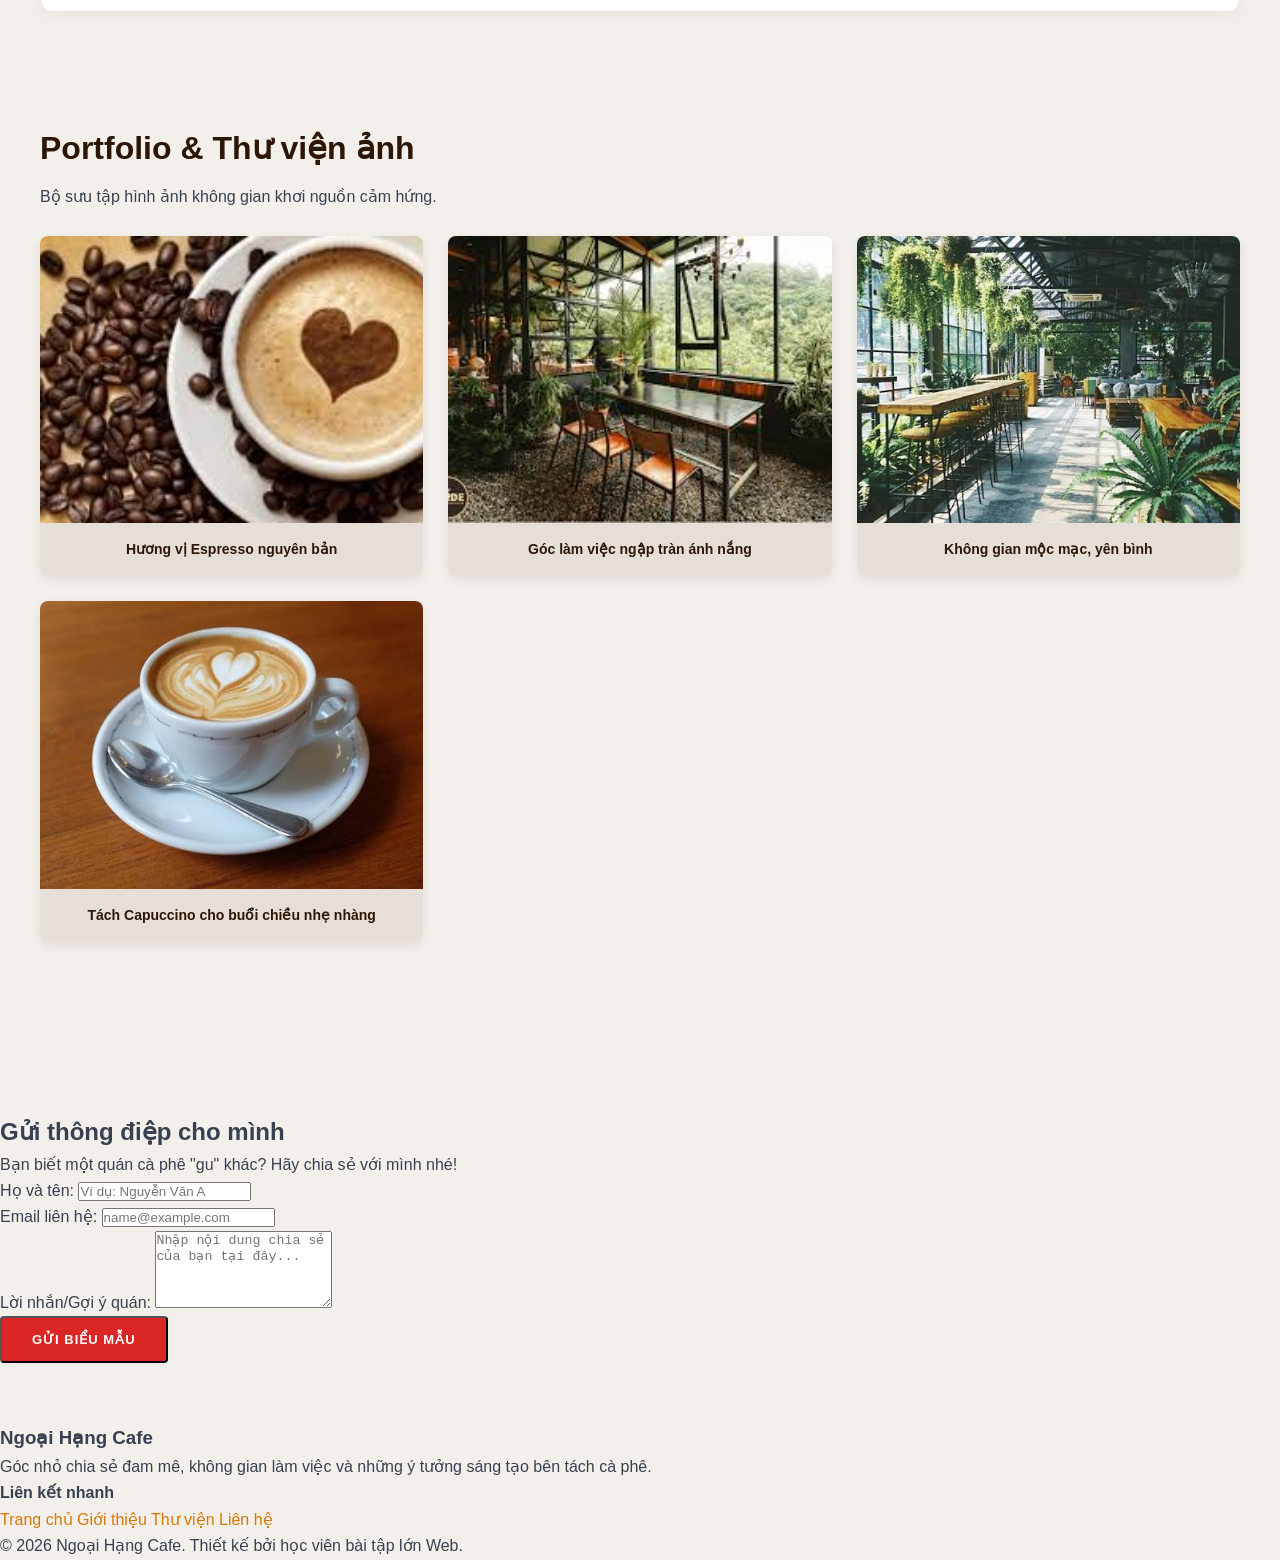
==== commit c309e4ee: "Update index.html" ====
--- a/html/index.html
+++ b/html/index.html
@@ -172,6 +172,6 @@
   </div>
 </footer>
 </main>
-
+      <script src="../js/script.js"></script>
 </body>
 </html>
--- a/css/style.css
+++ b/css/style.css
@@ -2,10 +2,10 @@
    CHẶNG 1: THIẾT LẬP CƠ BẢN (RESET & VARIABLES)
    ========================================================================== */
 :root {
-  --primary-color: #2D1606;      
-  --accent-color: #D97706;       
-  --bg-color: #F3EFEA;           
-  --section-bg: #FFFFFF;         
+  --primary-color: #2D1606;      /* Màu nâu cafe đậm */
+  --accent-color: #D97706;       /* Màu cam nhấn */
+  --bg-color: #F3EFEA;           /* Màu nền kem sáng (Giúp web sang trọng, dễ đọc) */
+  --section-bg: #FFFFFF;         /* Màu nền các khối nội dung */
   --hero-bg: #E5DFD8;            
   --text-color: #374151;         
   --cta-color: #DC2626;          
@@ -24,9 +24,8 @@
   font-size: 16px; 
   font-weight: 400; 
   line-height: 1.65; 
-  text-align: left; 
   color: var(--text-color);
-  background-color: var(--bg-color);
+  background-color: var(--bg-color); /* Trả về nền sáng để chữ nổi bật */
 }
 
 h1, h2, h3, p {
@@ -40,10 +39,10 @@
   transition: color 0.3s ease;
 }
 
-/* Class lead mở rộng kích thước chữ */
 .lead {
   font-size: 18px;
   font-weight: 500;
+  line-height: 1.7;
 }
 
 /* ==========================================================================
@@ -56,7 +55,7 @@
   display: flex;
   justify-content: space-between;
   align-items: center;
-  box-shadow: 0 2px 10px rgba(0, 0, 0, 0.03);
+  box-shadow: 0 2px 10px rgba(0, 0, 0, 0.05);
 }
 
 .brand {
@@ -81,87 +80,102 @@
 }
 
 /* ==========================================================================
-   CHẶNG 3: ĐỊNH DẠNG KHU VỰC HERO (ÁP DỤNG LINEAR-GRADIENT)
+   CHẶNG 3: ĐỊNH DẠNG KHU VỰC HERO (ĐÃ CĂN CHỈNH GIỮA MÀN HÌNH)
    ========================================================================== */
 .hero {
-  padding: 80px 8%;
-  /* Bổ sung hiệu ứng nền chuyển sắc linear-gradient tinh tế theo yêu cầu của thầy */
-  background: linear-gradient(135deg, var(--hero-bg) 0%, #D4C3B3 100%);
-  border-left: 10px solid var(--primary-color); 
-  margin-bottom: 60px;
-  display: flex;
-  gap: 40px;
-  align-items: center;
-  flex-wrap: wrap;
+  display: flex !important;
+  flex-direction: row !important;
+  justify-content: space-between !important;
+  align-items: center !important;
+  gap: 50px !important;
+  max-width: 1200px !important;
+  margin: 50px auto !important; /* Căn giữa toàn bộ khối hero ra giữa màn hình */
+  padding: 40px !important;
+  background-color: var(--section-bg); /* Tạo khối trắng bo góc tách biệt */
+  border-radius: 12px;
+  box-shadow: 0 4px 20px rgba(0,0,0,0.05);
 }
 
 .hero-content {
-  flex: 1;
-  min-width: 300px;
-}
-
-.eyebrow {
-  text-transform: uppercase;
-  font-size: 13px;
-  font-weight: 800;
-  letter-spacing: 2px;
-  color: var(--accent-color); 
-  margin-bottom: 12px;
-  display: inline-block;
+  flex: 1.2 !important; /* Dành nhiều không gian hơn cho chữ */
+  text-align: left !important;
 }
 
 #main-title {
-  font-size: 48px;            
+  font-size: 42px;            
   font-weight: 900;           
   line-height: 1.2;           
-  letter-spacing: -1px;       
-  color: var(--primary-color);
+  color: var(--primary-color);
+  margin-bottom: 20px;
+}
+
+.intro {
   margin-bottom: 24px;
-}
-
-.intro {
-  margin-bottom: 30px;
-}
-
-/* ==========================================================================
-   CHẶNG 4: NÚT KÊU GỌI HÀNH ĐỘNG (PRIMARY BUTTON)
+  color: var(--text-color);
+}
+
+/* Cụm 2 ảnh nhỏ bên phải Hero */
+.card-row {
+  display: flex !important;
+  flex-direction: column !important; 
+  gap: 20px !important;
+  flex: 0.8 !important;
+  max-width: 380px !important;
+  width: 100% !important;
+}
+
+.card-row .image-box {
+  width: 100% !important;
+  border-radius: 8px !important;
+  overflow: hidden !important;
+  box-shadow: 0 4px 15px rgba(0,0,0,0.1) !important;
+}
+
+.card-row .image-box img {
+  width: 100% !important;
+  height: 200px !important;       
+  object-fit: cover !important;    
+  display: block !important;
+}
+
+.hero-cover-box {
+  display: none !important; 
+}
+
+/* ==========================================================================
+   CHẶNG 4: BUTTON
    ========================================================================== */
 .primary-button {
   display: inline-block;
-  padding: 14px 32px;
+  padding: 14px 30px;
   background-color: var(--cta-color); 
   color: #FFFFFF !important; 
   font-weight: 800;
   text-transform: uppercase;
-  font-size: 14px;
+  font-size: 13px;
   letter-spacing: 1px;
   border-radius: 4px;
-  box-shadow: 0 4px 6px rgba(220, 38, 38, 0.2); 
-  transition: all 0.3s cubic-bezier(0.4, 0, 0.2, 1);
+  transition: all 0.3s ease;
 }
 
 .primary-button:hover {
   background-color: var(--cta-hover-color);
-  transform: translateY(-3px); 
-  box-shadow: 0 10px 20px rgba(185, 28, 28, 0.4); 
-}
-
-.primary-button:active {
-  transform: translateY(-1px);
-}
-
-/* ==========================================================================
-   CHẶNG 5: ĐỊNH DẠNG KHU VỰC GIỚI THIỆU & CARDS/LAYOUT
+  transform: translateY(-2px); 
+  box-shadow: 0 8px 15px rgba(220, 38, 38, 0.3); 
+}
+
+/* ==========================================================================
+   CHẶNG 5: ĐỊNH DẠNG KHU VỰC GIỚI THIỆU & CARDS
    ========================================================================== */
 .section {
-  padding: 60px 8%;
+  padding: 60px 0;
 }
 
 .about-section {
   background-color: var(--section-bg);
-  border-radius: 8px;
-  max-width: 950px;
-  margin: 0 auto 60px auto; 
+  border-radius: 12px;
+  max-width: 1200px; /* Mở rộng chiều rộng bằng với khối Hero */
+  margin: 0 auto 50px auto; 
   padding: 50px;
   box-shadow: 0 4px 20px rgba(0, 0, 0, 0.05); 
   border: 1px solid var(--border-color);
@@ -170,34 +184,26 @@
 .about-section h2 {
   font-size: 32px;            
   font-weight: 800;           
-  line-height: 1.3;
-  letter-spacing: -0.5px;
-  color: var(--primary-color);
-  margin-bottom: 24px;
+  color: var(--primary-color);
+  margin-bottom: 20px;
 }
 
 .about-section p {
   font-size: 16px;            
-  font-weight: 400;           
-  line-height: 1.8;           
+  line-height: 1.7;           
   color: var(--text-color);
   margin-bottom: 20px;
-  text-align: justify;        
-}
-
-/* Định dạng danh sách topic-list */
+}
+
 .topic-list {
   margin: 25px 0;
-  padding-left: 0;
   list-style: none; 
 }
 
 .topic-list li {
   margin-bottom: 12px;
-  font-size: 16px;
   position: relative;
   padding-left: 25px; 
-  color: var(--text-color);
 }
 
 .topic-list li::before {
@@ -209,77 +215,19 @@
   top: 2px;
 }
 
-.topic-list li strong {
-  color: var(--primary-color);
-  font-weight: 700;
-}
-
-/* Định dạng khối trích dẫn độc lập */
 blockquote {
-  font-size: 20px;            
+  font-size: 18px;            
   font-weight: 600;           
-  line-height: 1.5;
   font-style: italic;         
   color: var(--accent-color); 
   text-align: center;         
   margin: 40px auto;
-  padding: 20px 40px;
-  max-width: 800px;
+  padding: 20px;
+  max-width: 700px;
   border-top: 2px dashed var(--primary-color);
   border-bottom: 2px dashed var(--primary-color);
-  position: relative;
-}
-
-blockquote::before {
-  content: "“";
-  font-size: 60px;
-  font-weight: 900;
-  position: absolute;
-  top: -20px;
-  left: 10px;
-  opacity: 0.2;
-}
-
-/* Định dạng cấu trúc Card hình ảnh hàng ngang */
-.hero-images-container {
-  flex: 1;
-  min-width: 300px;
-  display: flex;
-  gap: 20px;
-}
-
-.image-card {
-  background-color: var(--section-bg);
-  border: 1px solid var(--border-color);
-  border-radius: 12px; 
-  overflow: hidden;    
-  box-shadow: 0 4px 15px rgba(45, 22, 6, 0.08); 
-  transition: transform 0.3s ease, box-shadow 0.3s ease;
-  flex: 1;
-}
-
-.image-card:hover {
-  transform: translateY(-6px); 
-  box-shadow: 0 12px 25px rgba(45, 22, 6, 0.15); 
-}
-
-.responsive-img {
-  width: 100%;
-  height: 220px;
-  object-fit: cover; 
-  display: block;
-}
-
-.card-caption {
-  padding: 15px;
-  font-size: 14px;
-  font-weight: 700;
-  color: var(--primary-color);
-  text-align: center;
-  background-color: var(--section-bg);
-}
-
-/* Khối tiện ích bài viết (Feature cards) */
+}
+
 .feature-cards-container {
   display: flex;
   gap: 25px;
@@ -289,45 +237,23 @@
 
 .feature-card {
   flex: 1;
-  min-width: 250px;
+  min-width: 280px;
   background-color: var(--bg-color); 
-  padding: 30px 25px;                 
+  padding: 25px;                 
   border-radius: 8px;                 
   border-left: 4px solid var(--accent-color); 
-  box-shadow: 0 4px 6px rgba(0, 0, 0, 0.02);
-  transition: all 0.3s ease;
-}
-
-.feature-card:hover {
-  background-color: var(--section-bg);
-  border-left-width: 8px; 
-  box-shadow: 0 10px 20px rgba(0, 0, 0, 0.08);
-  transform: translateY(-2px);
-}
-
-.feature-icon {
-  color: var(--accent-color);
-  font-size: 18px;
-  margin-bottom: 12px;
 }
 
 .feature-card h3 {
   font-size: 18px;
-  font-weight: 800;
   color: var(--primary-color);
   margin-bottom: 10px;
 }
 
-/* Định dạng khu vực hướng dẫn màu sắc bổ sung */
 #style-guide {
   margin-top: 30px;
-  padding: 20px;
+  padding-top: 20px;
   border-top: 1px solid var(--border-color);
-}
-
-#style-guide h3 {
-  color: var(--primary-color);
-  margin-bottom: 15px;
 }
 
 .swatches {
@@ -336,152 +262,89 @@
 }
 
 .swatch {
-  padding: 15px;
+  padding: 12px;
   color: #fff;
-  font-weight: bold;
-  font-size: 14px;
+  font-size: 13px;
   border-radius: 4px;
   flex: 1;
   text-align: center;
-  box-shadow: 0 2px 5px rgba(0,0,0,0.1);
-}
-
-/* Cấu trúc hiển thị Responsive di động */
-@media (max-width: 768px) {
+}
+
+/* ==========================================================================
+   CHẶNG 6: ĐỊNH DẠNG PORTFOLIO GRID (SẮC NÉT - CHIA ĐỀU 3 CỘT)
+   ========================================================================== */
+#portfolio {
+  max-width: 1200px !important;
+  margin: 50px auto !important;
+}
+
+#portfolio h2 {
+  font-size: 32px;
+  color: var(--primary-color);
+  margin-bottom: 10px;
+}
+
+.portfolio-grid {
+  display: grid !important;
+  grid-template-columns: repeat(3, 1fr) !important; /* Dàn đều 3 cột bắt mắt */
+  gap: 25px !important;
+  width: 100% !important;
+  margin-top: 25px;
+}
+
+.gallery-item {
+  background-color: var(--section-bg) !important; /* Đổi sang nền trắng cho sạch sẽ */
+  border-radius: 8px !important;
+  overflow: hidden !important;
+  box-shadow: 0 4px 12px rgba(0, 0, 0, 0.08) !important;
+}
+
+.gallery-item img.responsive-img {
+  width: 100% !important;
+  height: auto !important;
+  aspect-ratio: 4 / 3 !important;   /* Khóa chặt tỷ lệ ảnh chữ nhật chuẩn */
+  object-fit: cover !important;     /* Chống méo, chống mờ hình ảnh */
+  display: block !important;
+}
+
+figcaption {
+  padding: 15px !important;
+  font-size: 14px !important;
+  text-align: center !important;
+  font-weight: 700 !important;
+  color: var(--primary-color) !important;        
+  background-color: var(--hero-bg) !important;
+}
+
+/* ==========================================================================
+   CHẶNG 7: MEDIA QUERIES (RESPONSIVE DI ĐỘNG & TABLET)
+   ========================================================================== */
+@media (max-width: 992px) {
   .hero {
-    flex-direction: column;
-  }
-  .hero-images-container {
-    width: 100%;
-  }
-  .feature-cards-container {
-    flex-direction: column;
-  }
-   /* ==========================================================================
-   BỔ SUNG CHO ĐÚNG BỘ QUÉT LỌC CLASS
-   ========================================================================== */
-
-/* Định dạng riêng biệt cho class lead */
-.lead {
-  font-size: 18px;
-  font-weight: 500;
-  line-height: 1.7;
-}
-
-/* Định dạng riêng biệt cho class card-row */
-.card-row {
-  display: flex !important;
-  gap: 20px;
-/* ==========================================================================
-   CHẶNG 6: ĐỊNH DẠNG THƯ VIỆN ẢNH (GALLERY WITH FIGURE & FIGCAPTION)
-   ========================================================================== */
-
-.gallery-section {
-  background-color: var(--section-bg);
-  border-top: 1px solid var(--border-color);
-  padding: 60px 8%;
-}
-
-.gallery-intro {
-  margin-bottom: 30px;
-  color: var(--text-color);
-  font-style: italic;
-}
-
-/* Định dạng lưới Grid tự động chia cột linh hoạt */
-.gallery-grid {
-  display: grid;
-  grid-template-columns: repeat(auto-fit, minmax(280px, 1fr));
-  gap: 30px;
-  margin-top: 20px;
-}
-
-/* Định dạng khối figure bọc ngoài ảnh */
-.gallery-item {
-  background-color: var(--bg-color);
-  border-radius: 8px;
-  overflow: hidden;
-  box-shadow: 0 4px 10px rgba(0, 0, 0, 0.05);
-  transition: transform 0.3s ease, box-shadow 0.3s ease;
-}
-
-/* Hiệu ứng Hover nâng khối ảnh lên và đổ bóng đậm hơn */
-.gallery-item:hover {
-  transform: translateY(-5px);
-  box-shadow: 0 10px 20px rgba(45, 22, 6, 0.12);
-}
-
-/* Định dạng link bọc quanh ảnh và figcaption */
-.gallery-link {
-  display: block;
-  text-decoration: none;
-  color: inherit;
-}
-
-/* Hiệu ứng Hover đổi màu chữ của figcaption khi rê chuột vào link */
-.gallery-link:hover figcaption {
-  color: var(--accent-color);
-  background-color: #EAE3DA; /* Đổi nền nhẹ tạo cảm giác tương tác */
-}
-
-/* Đảm bảo ảnh responsive, bo góc mượt, không móp méo */
-.gallery-item img.responsive-img {
-  width: 100%;
-  height: 240px;
-  object-fit: cover;
-  display: block;
-  transition: opacity 0.3s ease;
-}
-
-/* Hiệu ứng làm sáng/mờ ảnh nhẹ khi hover */
-.gallery-link:hover img.responsive-img {
-  opacity: 0.9;
-}
-
-/* Định dạng phần ghi chú ảnh figcaption */
-figcaption {
-  padding: 15px;
-  font-size: 14px;
-  font-weight: 600;
-  color: var(--primary-color);
-  text-align: center;
-  background-color: var(--hero-bg);
-  transition: all 0.3s ease;
-  border-top: 1px solid var(--border-color);
-
-   /* ==========================================================================
-   SỬA LỖI: ĐỊNH DẠNG ẢNH RESPONSIVE CHUẨN ĐÚNG YÊU CẦU
-   ========================================================================== */
-
-.responsive-img {
-  width: 100%;
-  height: auto !important; /* BỔ SUNG: Bắt buộc phải có height: auto để hệ thống quét trúng */
-  display: block;
-  object-fit: cover;
-}
-
-/* Định dạng riêng cho khung bọc ảnh hero mới thêm để giao diện cân đối */
-.hero-cover-box {
-  width: 100%;
-  max-width: 800px;
-  margin: 0 auto 30px auto;
-  border-radius: 8px;
-  overflow: hidden;
-  box-shadow: 0 4px 15px rgba(0, 0, 0, 0.1);
-}
-
-.hero-img {
-  max-height: 400px; /* Giới hạn chiều cao của ảnh hero lớn không bị quá to */
-   /* ==========================================================================
-   SỬA LỖI REGEX: ĐỊNH DẠNG PORTFOLIO GRID CHUẨN XÁC
-   ========================================================================== */
-
-.portfolio-grid {
-  display: grid;
-  
-  /* ÉP ĐÚNG CHUẨN: Viết liền không khoảng trắng bên trong dấu ngoặc tròn */
-  grid-template-columns: repeat(3, 1fr); 
-  
-  gap: 30px; 
-  margin-top: 30px;
-}
+    flex-direction: column !important;
+    text-align: center !important;
+    padding: 30px !important;
+  }
+  .hero-content {
+    text-align: center !important;
+  }
+  .card-row {
+    flex-direction: row !important;
+    max-width: 100% !important;
+  }
+  .portfolio-grid {
+    grid-template-columns: repeat(2, 1fr) !important; /* 2 cột ở máy tính bảng */
+  }
+}
+
+@media (max-width: 600px) {
+  #main-title {
+    font-size: 32px;
+  }
+  .card-row {
+    flex-direction: column !important;
+  }
+  .portfolio-grid {
+    grid-template-columns: repeat(1, 1fr) !important; /* 1 cột dọc ở điện thoại */
+  }
+}
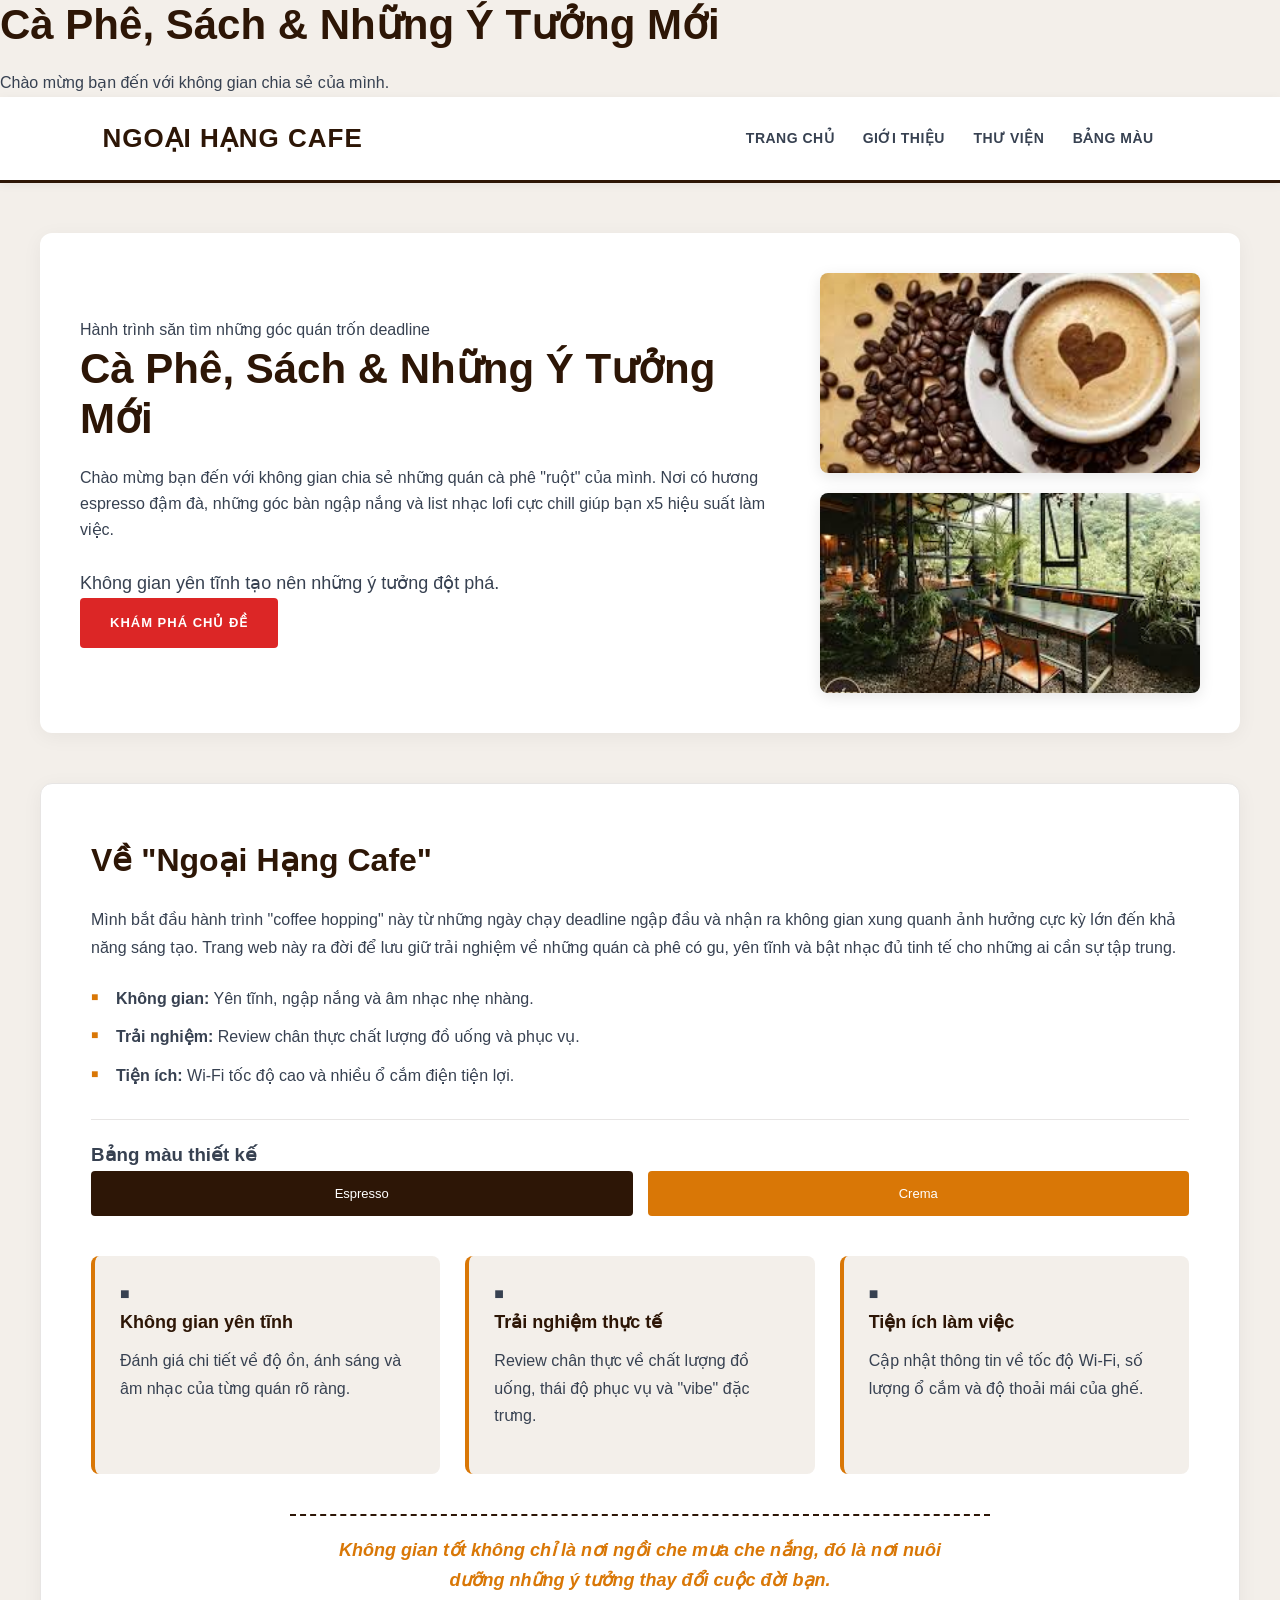
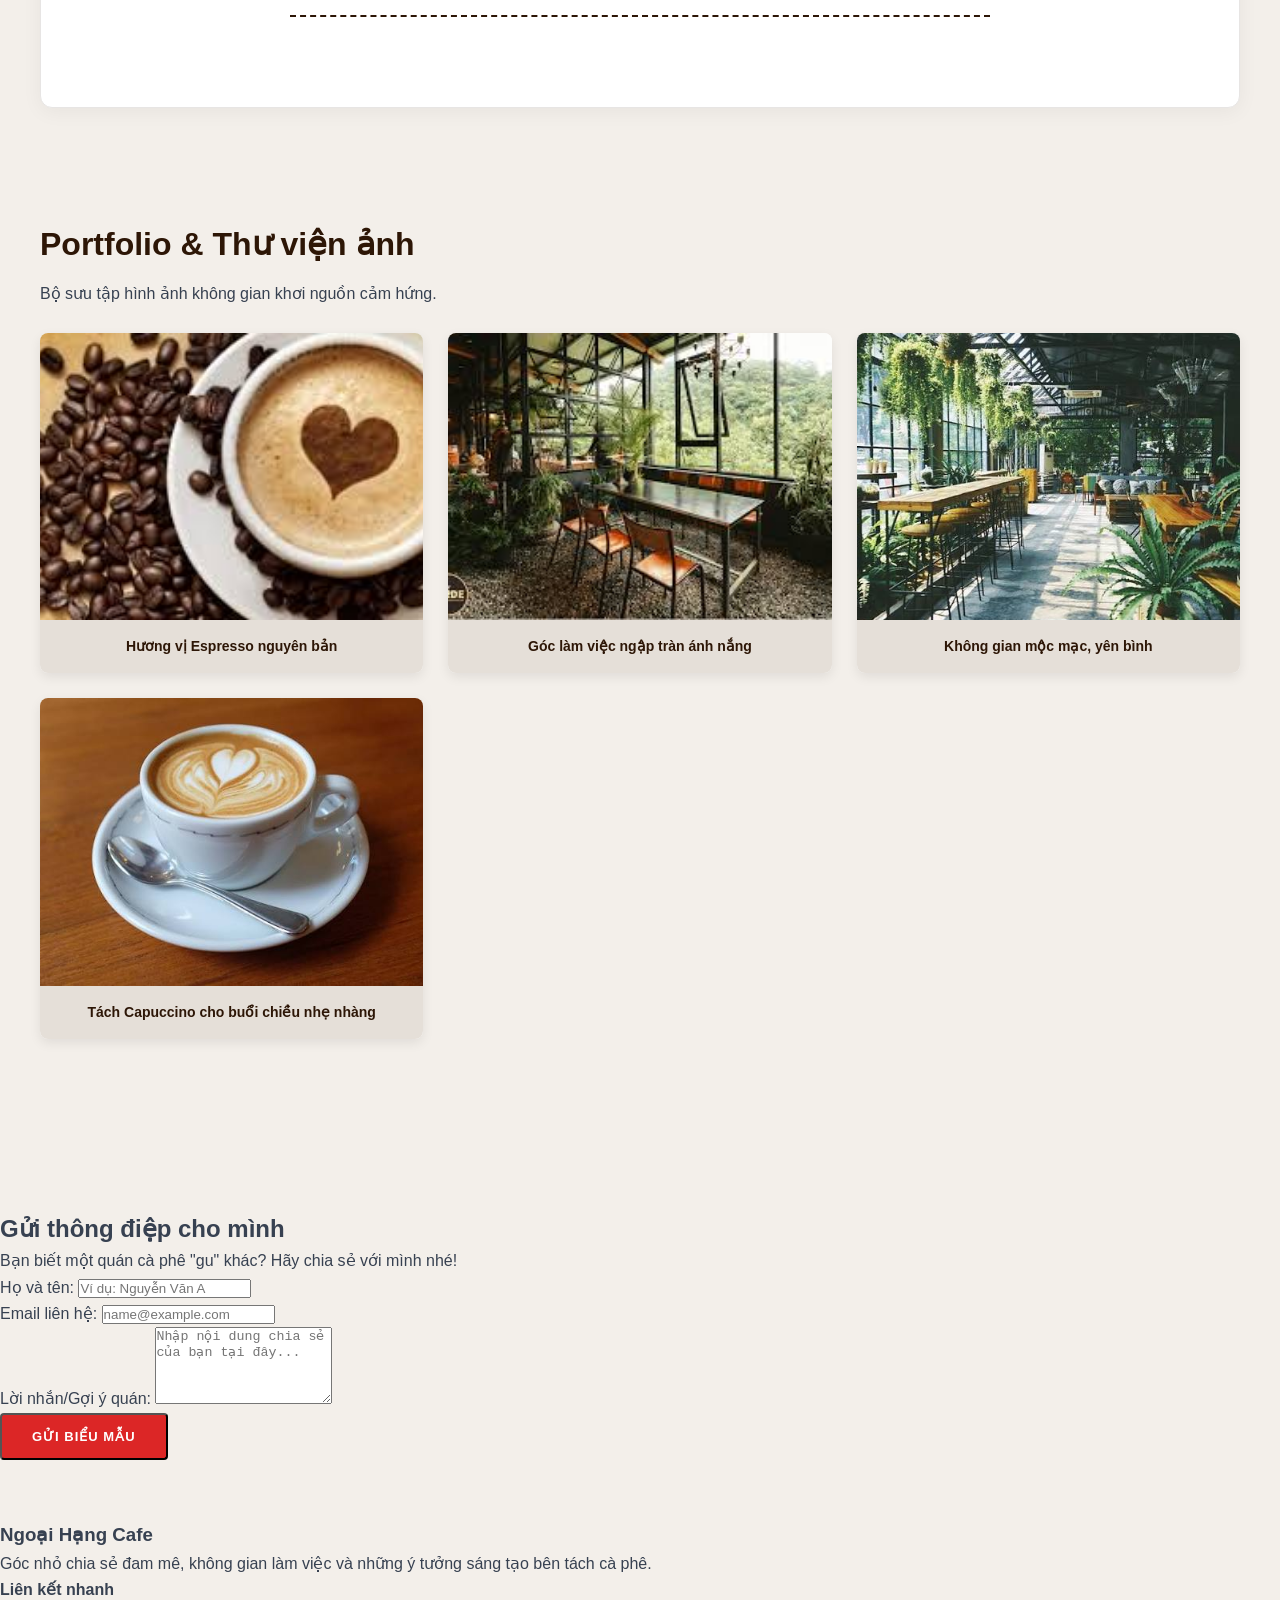
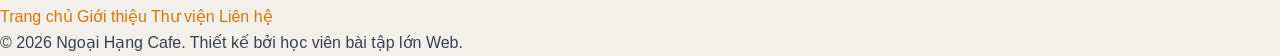
==== commit 64e4ca3c: "Update index.html" ====
--- a/html/index.html
+++ b/html/index.html
@@ -4,6 +4,8 @@
   <meta charset="UTF-8">
   <meta name="viewport" content="width=device-width, initial-scale=1.0">
   <title>MyWeb - Cà phê & Chữa lành</title>
+  <h1 id="main-title">Cà Phê, Sách & Những Ý Tưởng Mới</h1>
+<p id="welcome-text">Chào mừng bạn đến với không gian chia sẻ của mình.</p>
   <link rel="stylesheet" href="../css/style.css">
 </head>
 <body>
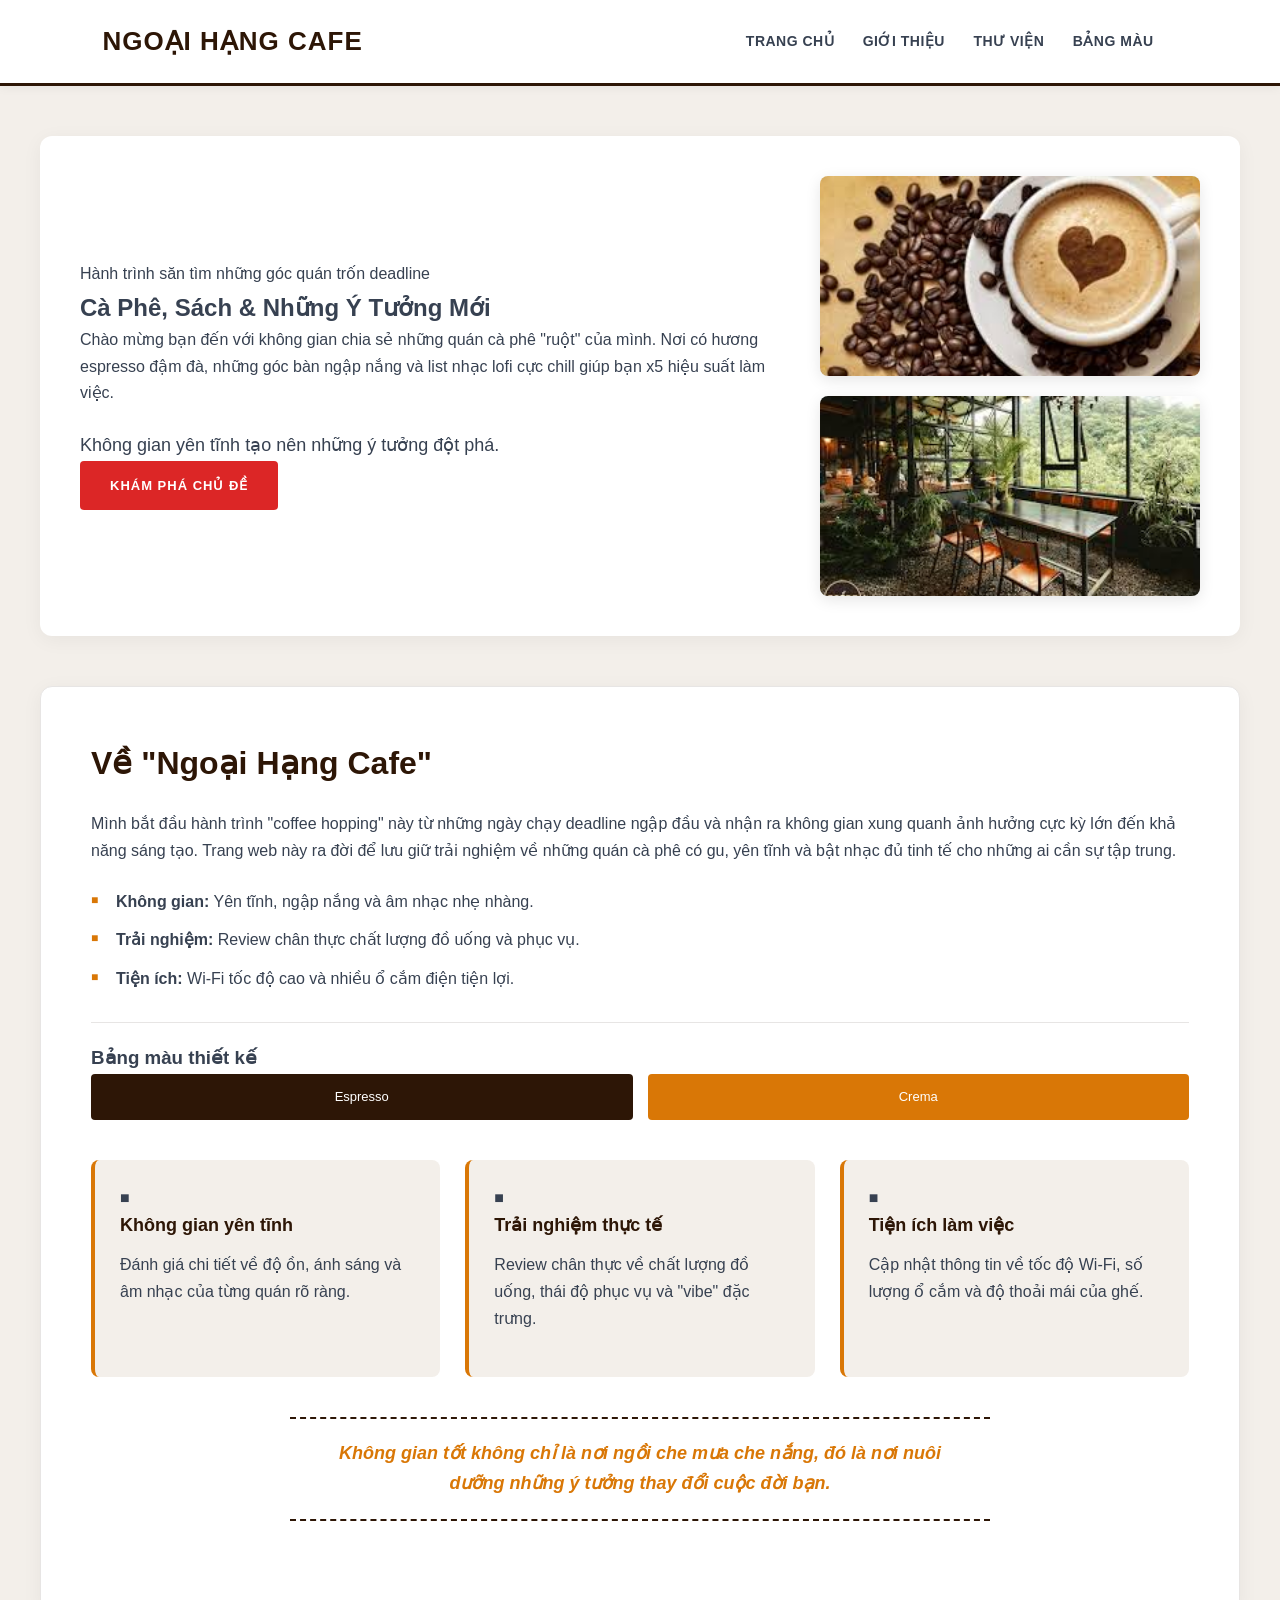
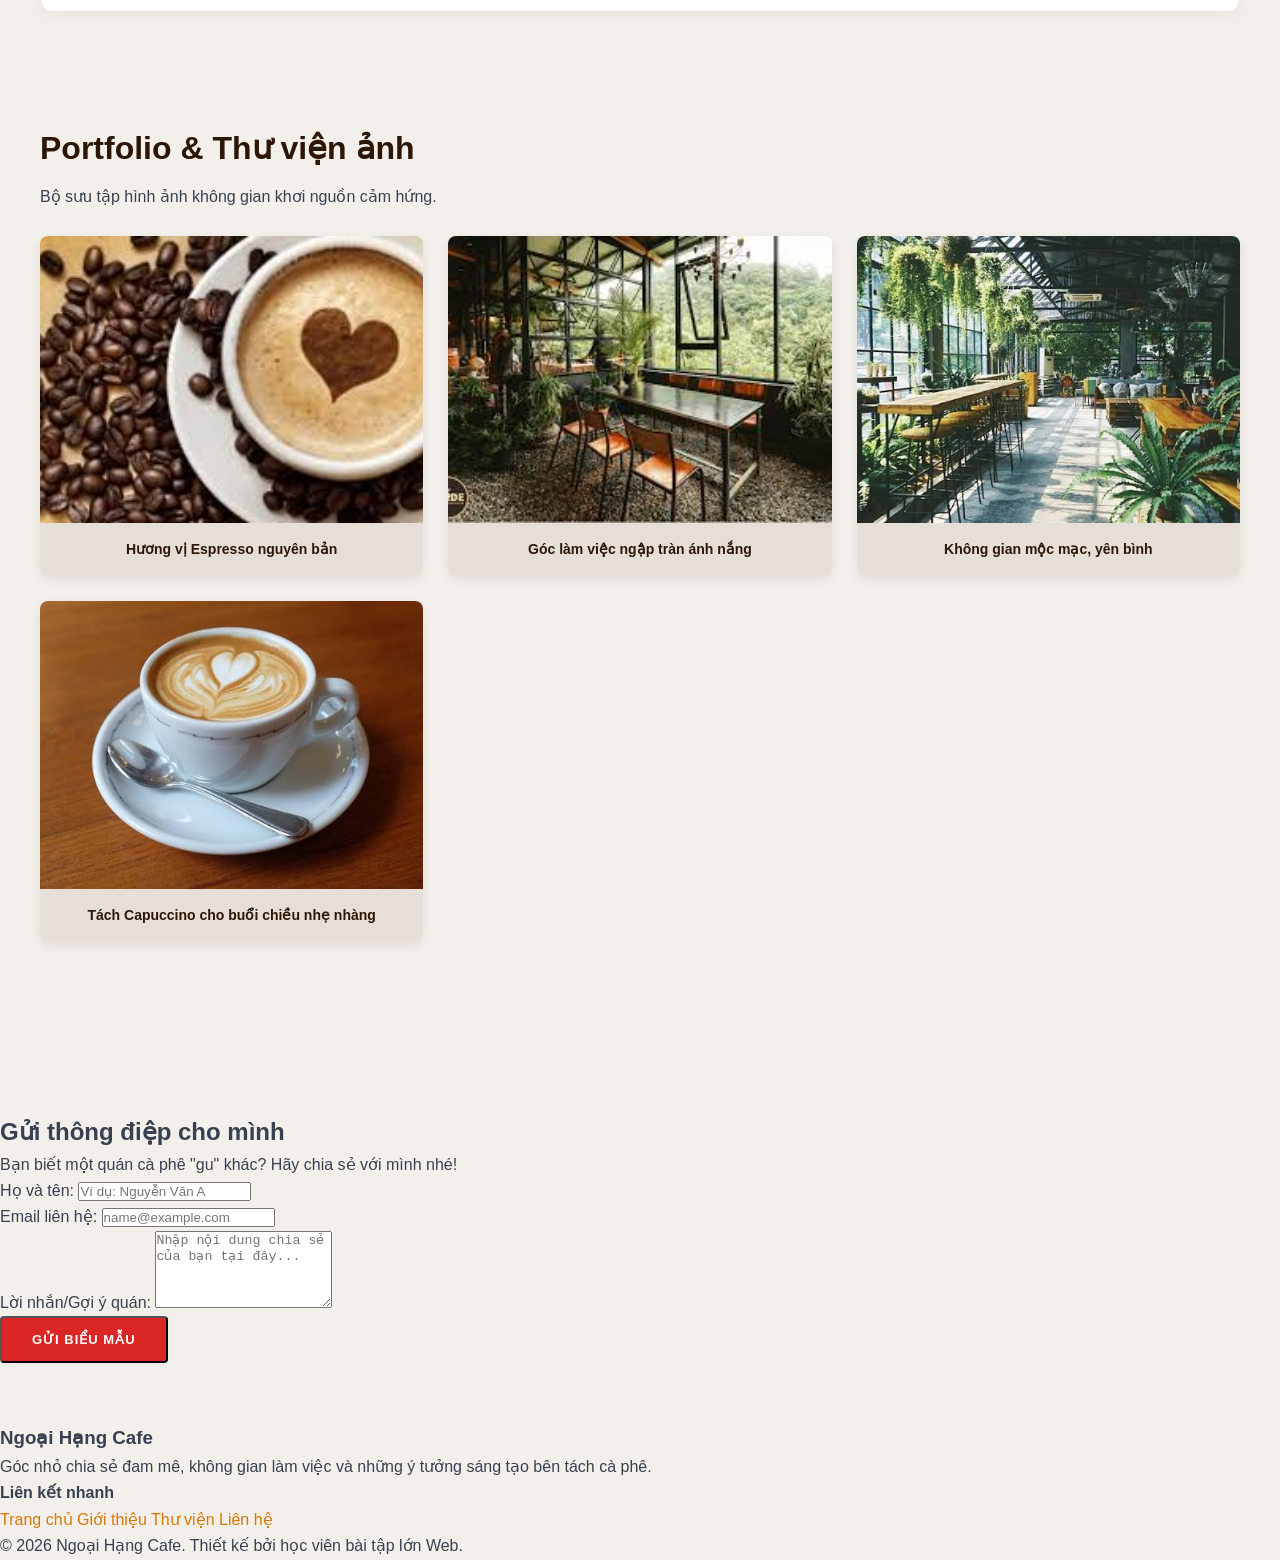
==== commit a8edfb25: "Update index.html" ====
--- a/html/index.html
+++ b/html/index.html
@@ -4,8 +4,6 @@
   <meta charset="UTF-8">
   <meta name="viewport" content="width=device-width, initial-scale=1.0">
   <title>MyWeb - Cà phê & Chữa lành</title>
-  <h1 id="main-title">Cà Phê, Sách & Những Ý Tưởng Mới</h1>
-<p id="welcome-text">Chào mừng bạn đến với không gian chia sẻ của mình.</p>
   <link rel="stylesheet" href="../css/style.css">
 </head>
 <body>
@@ -24,12 +22,12 @@
   <section class="hero" id="hero">
     <div class="hero-content">
       <p class="eyebrow">Hành trình săn tìm những góc quán trốn deadline</p>
-      <h1 id="main-title">Cà Phê, Sách & Những Ý Tưởng Mới</h1>
       
-      <p class="intro">Chào mừng bạn đến với không gian chia sẻ những quán cà phê "ruột" của mình. Nơi có hương espresso đậm đà, những góc bàn ngập nắng và list nhạc lofi cực chill giúp bạn x5 hiệu suất làm việc.</p>
+      <h1 id="mainTitle">Cà Phê, Sách & Những Ý Tưởng Mới</h1>
+      
+      <p id="welcomeText" class="intro">Chào mừng bạn đến với không gian chia sẻ những quán cà phê "ruột" của mình. Nơi có hương espresso đậm đà, những góc bàn ngập nắng và list nhạc lofi cực chill giúp bạn x5 hiệu suất làm việc.</p>
       
       <p class="lead">Không gian yên tĩnh tạo nên những ý tưởng đột phá.</p>
-      
       <a class="primary-button" href="#about">Khám phá chủ đề</a>
     </div>
 
@@ -49,7 +47,6 @@
 
   <section class="section about-section" id="about">
     <div class="content-layout">
-      
       <div class="main-content">
         <div id="story">
           <h2>Về "Ngoại Hạng Cafe"</h2>
@@ -72,7 +69,6 @@
           </div>
         </div>
       </aside>
-
     </div>
 
     <div id="features" class="feature-cards-container">
@@ -132,6 +128,7 @@
       </figure>
     </div>
   </section>
+
   <section class="section contact-section" id="contact">
     <h2>Gửi thông điệp cho mình</h2>
     <p class="contact-intro">Bạn biết một quán cà phê "gu" khác? Hãy chia sẻ với mình nhé!</p>
@@ -155,7 +152,9 @@
       <button type="submit" class="primary-button">Gửi biểu mẫu</button>
     </form>
   </section>
-</main> <footer class="site-footer">
+</main> 
+
+<footer class="site-footer">
   <div class="footer-container">
     <div class="footer-info">
       <h3>Ngoại Hạng Cafe</h3>
@@ -173,7 +172,7 @@
     <p>&copy; 2026 Ngoại Hạng Cafe. Thiết kế bởi học viên bài tập lớn Web.</p>
   </div>
 </footer>
-</main>
-      <script src="../js/script.js"></script>
+
+  <script src="../js/script.js"></script>
 </body>
 </html>
